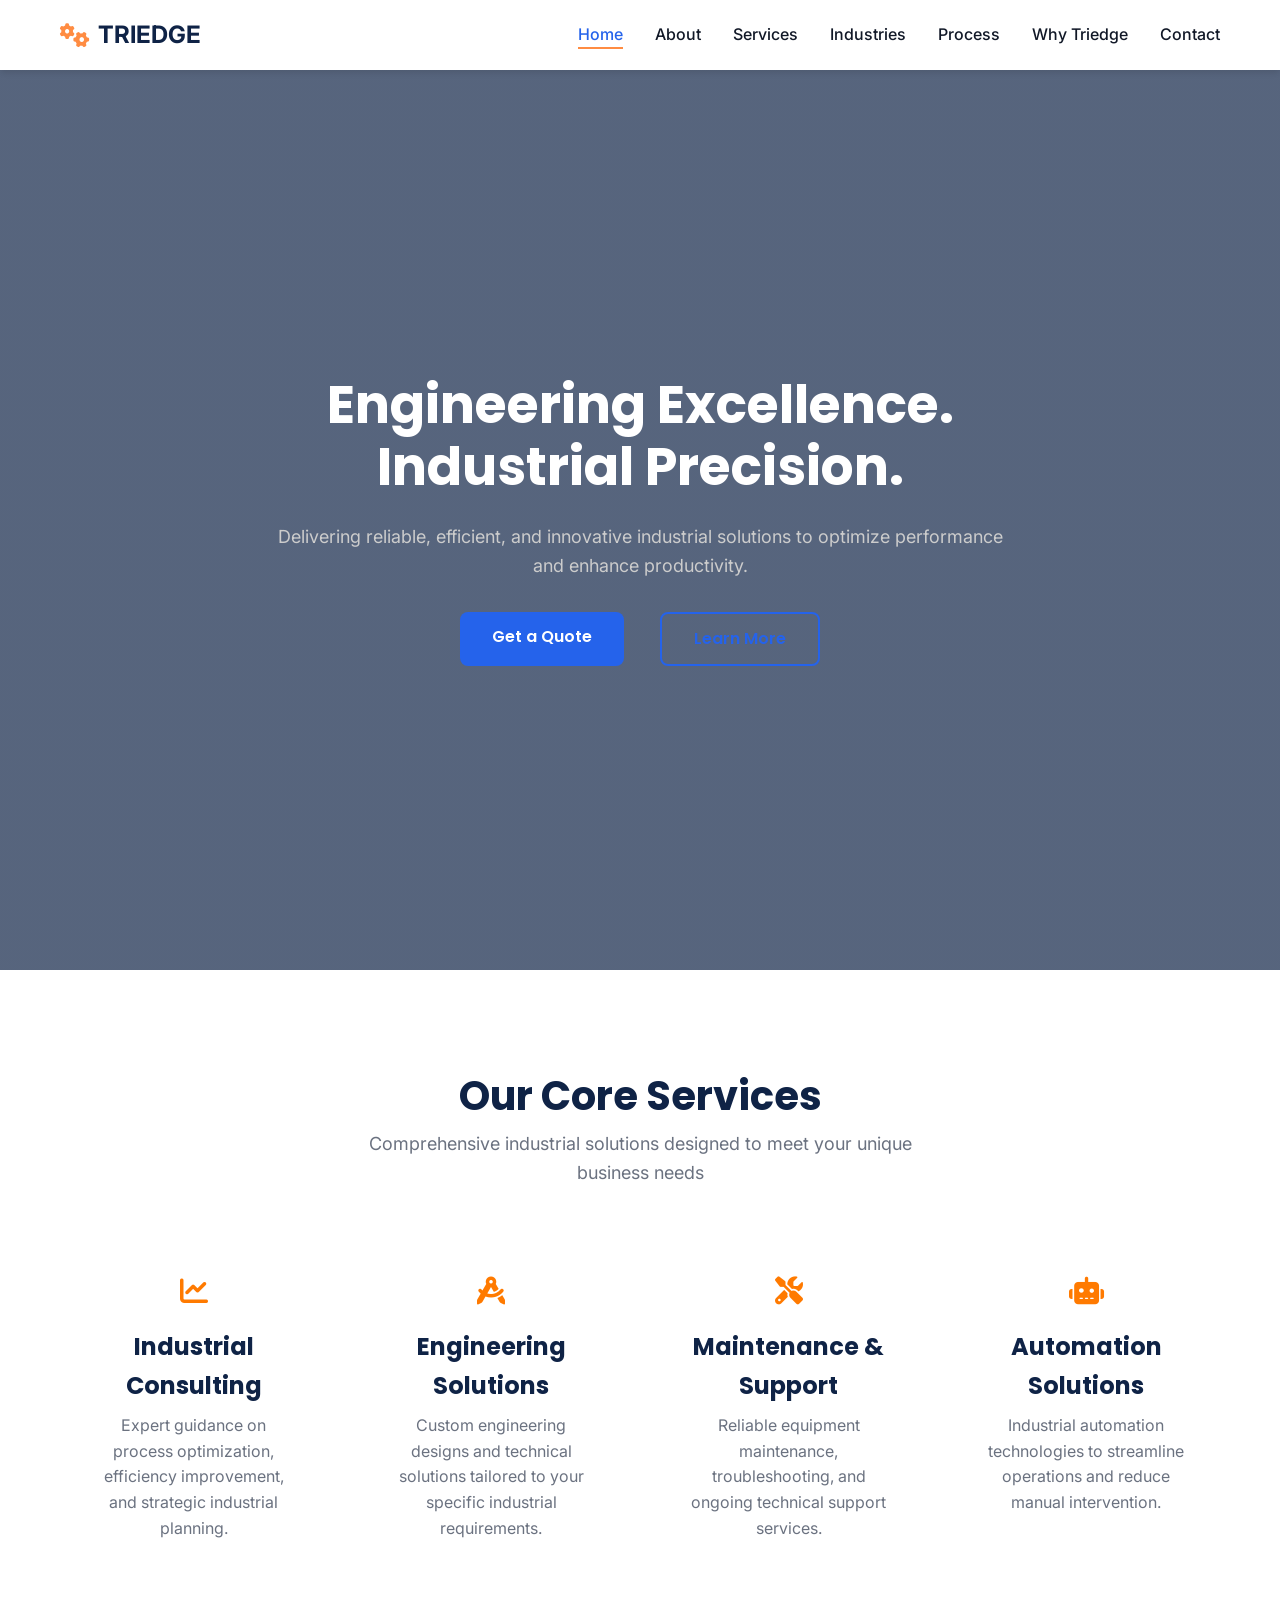
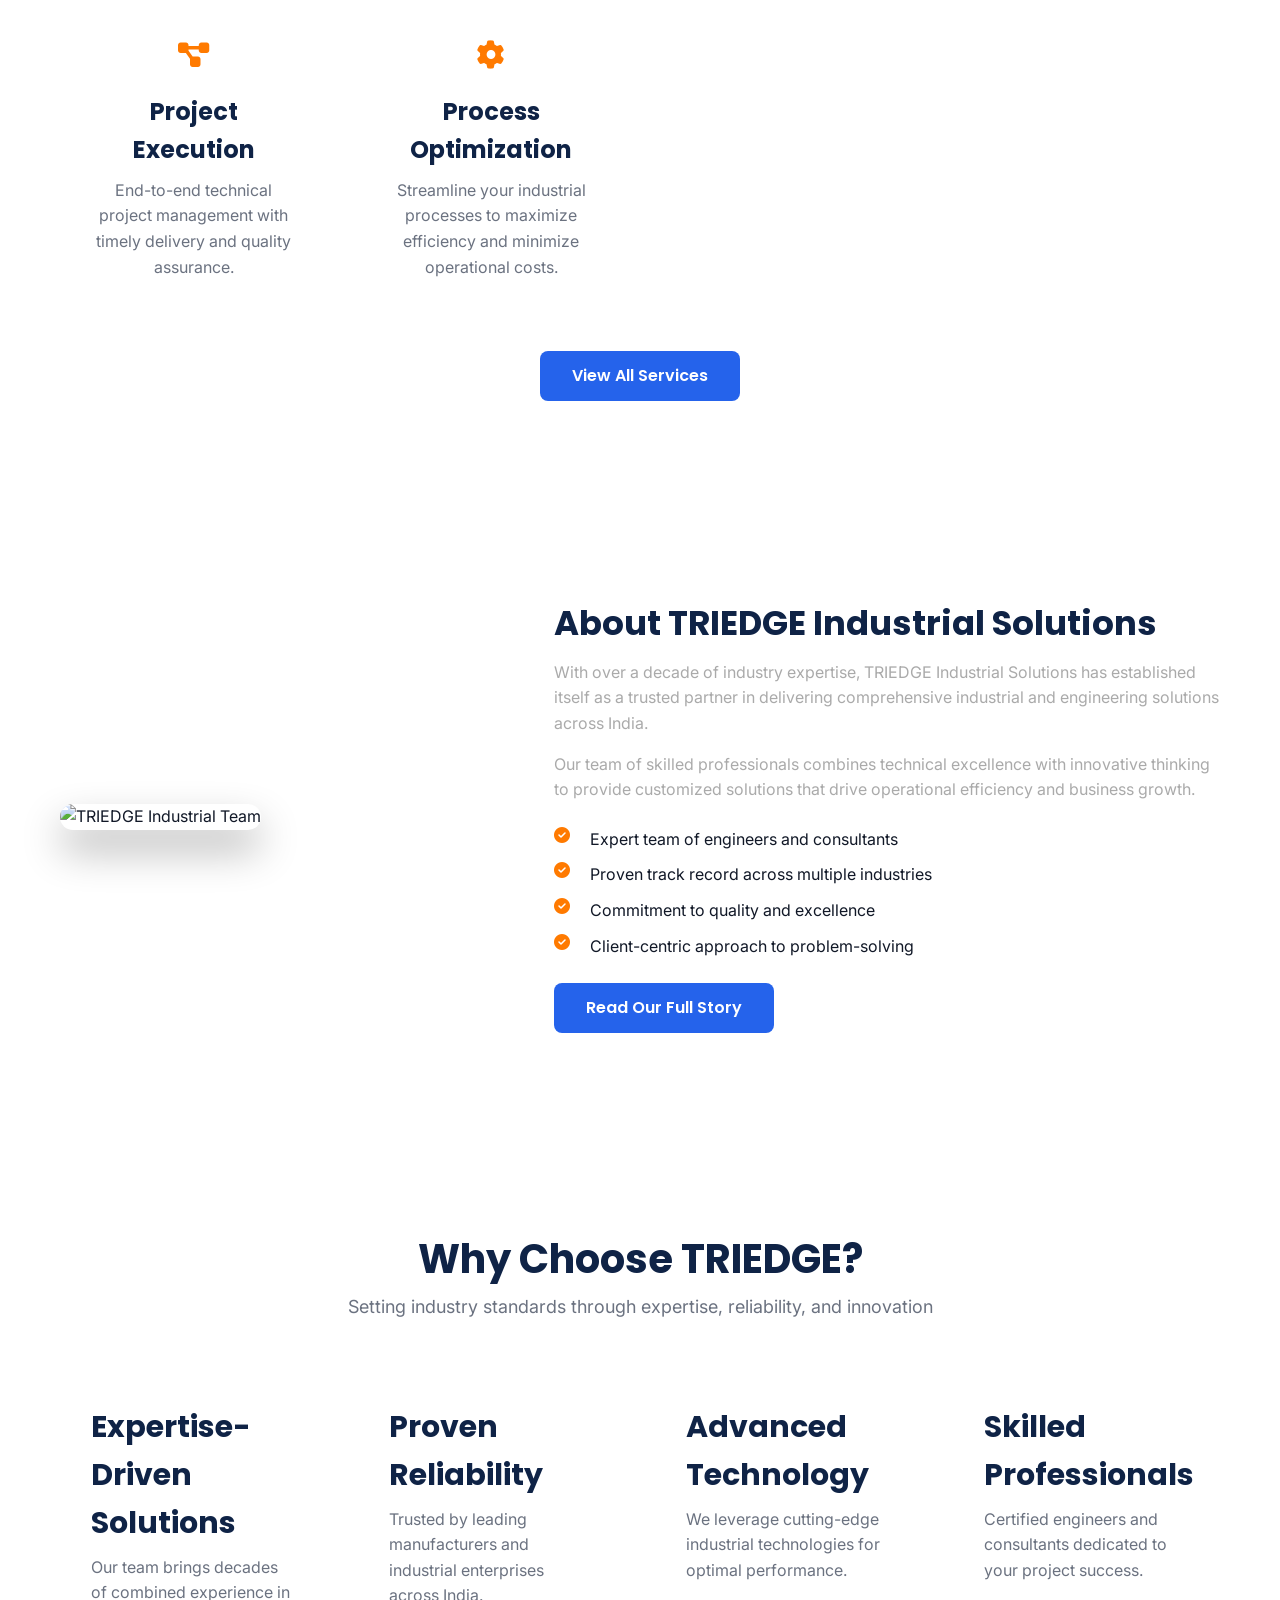
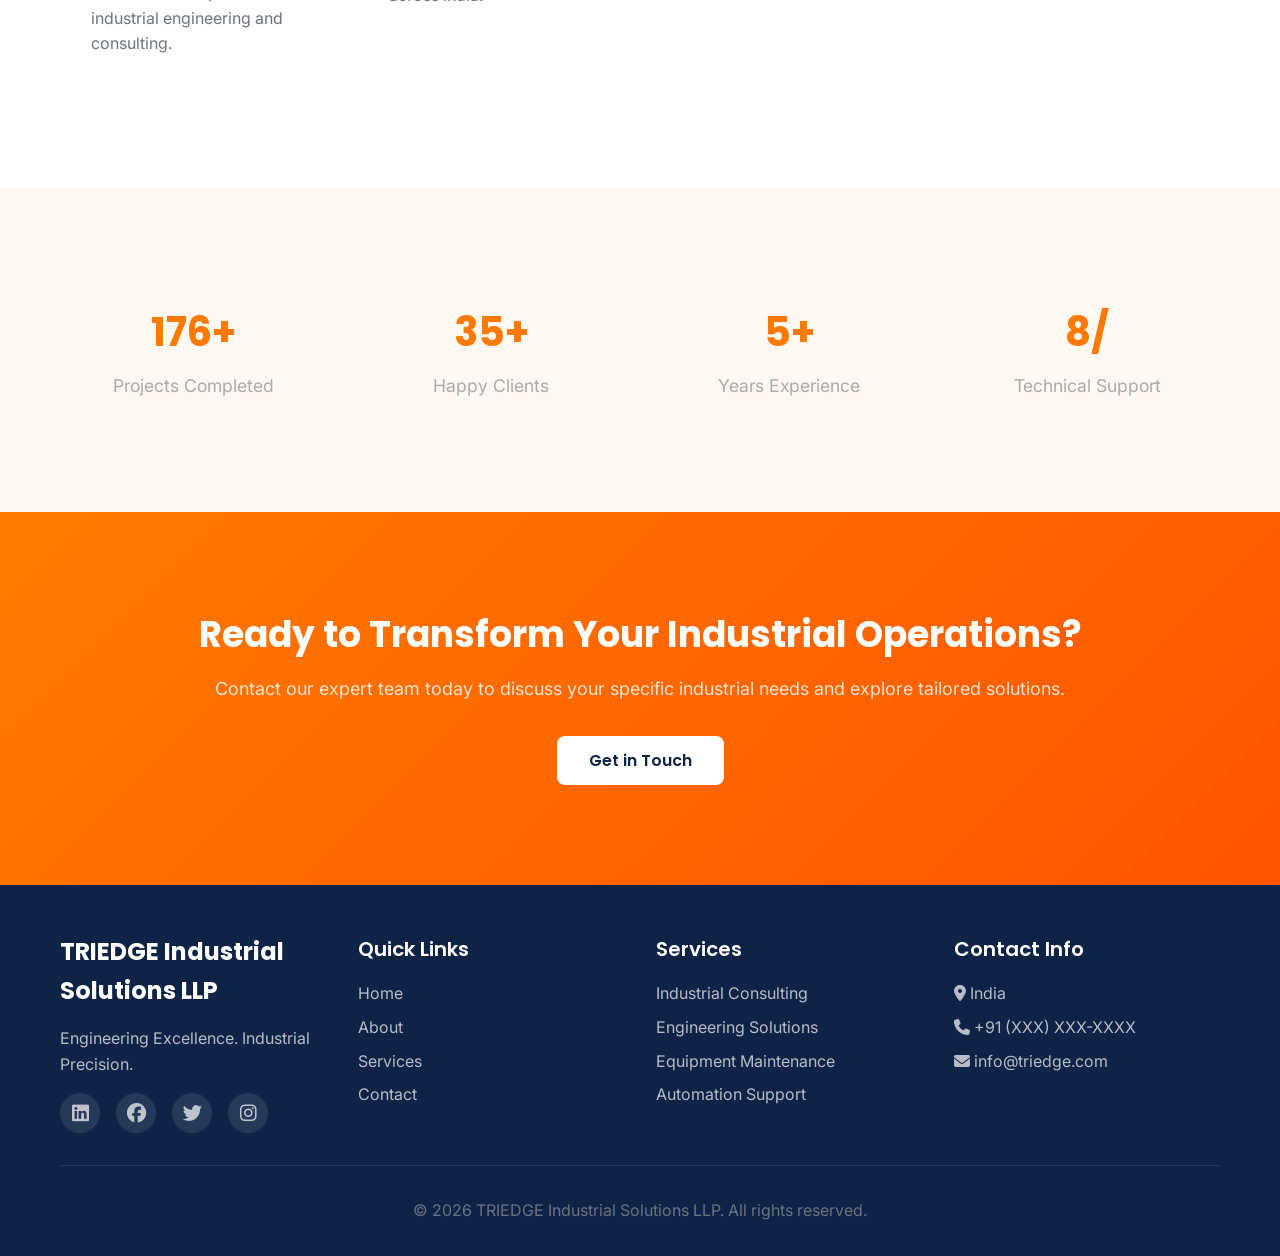
==== index.html @ 6a8c1209 "first commit" ====
<!doctype html>
<html lang="en">
  <head>
    <meta charset="UTF-8" />
    <meta name="viewport" content="width=device-width, initial-scale=1.0" />
    <meta
      name="description"
      content="TRIEDGE Industrial Solutions - Engineering Excellence and Industrial Precision. Expert industrial consulting, engineering solutions, and maintenance support."
    />
    <meta
      name="keywords"
      content="Industrial Solutions, Engineering Services, Manufacturing, Industrial Consulting, Equipment Maintenance"
    />
    <meta name="author" content="TRIEDGE Industrial Solutions LLP" />
    <title>TRIEDGE Industrial Solutions - Engineering Excellence</title>
    <link rel="stylesheet" href="css/style.css" />
    <link
      href="https://cdnjs.cloudflare.com/ajax/libs/font-awesome/6.4.0/css/all.min.css"
      rel="stylesheet"
    />
    <link
      href="https://fonts.googleapis.com/css2?family=Poppins:wght@300;400;600;700&family=Inter:wght@400;500;600&family=Roboto:wght@400;500;700&display=swap"
      rel="stylesheet"
    />
    <style>
      /* ================= HOME PAGE PREMIUM ================= */

      /* ===== HERO ===== */
      .hero {
        height: 100vh;
        display: flex;
        align-items: center;
        justify-content: center;
        text-align: center;
        padding: 0 20px;
      }

      .hero-content {
        max-width: 800px;
      }

      .hero-title {
        font-size: 52px;
        font-weight: 700;
        line-height: 1.2;
      }

      .hero-subtitle {
        margin-top: 20px;
        font-size: 18px;
        color: #ccc;
      }

      .hero-buttons {
        margin-top: 30px;
      }

      .hero-buttons .btn {
        margin: 0 10px;
      }

      /* ===== SERVICES ===== */
      .services-overview {
        padding: 100px 0;
      }

      .services-grid {
        display: grid;
        grid-template-columns: repeat(auto-fit, minmax(260px, 1fr));
        gap: 30px;
        margin-top: 50px;
      }

      .service-card {
        background: rgba(255, 255, 255, 0.05);
        padding: 30px;
        border-radius: 14px;
        text-align: center;
        transition: 0.3s;
        border: 1px solid rgba(255, 255, 255, 0.08);
      }

      .service-card:hover {
        transform: translateY(-10px);
        box-shadow: 0 20px 40px rgba(0, 0, 0, 0.4);
      }

      .service-icon {
        font-size: 28px;
        color: #ff7a00;
        margin-bottom: 15px;
      }

      .services-cta {
        text-align: center;
        margin-top: 40px;
      }

      /* ===== ABOUT PREVIEW ===== */
      .about-preview {
        padding: 100px 0;
        background: rgba(255, 255, 255, 0.03);
      }

      .about-grid {
        display: grid;
        grid-template-columns: 0.8fr 1.2fr;
        gap: 50px;
        align-items: center;
      }

      .about-image img {
        width: 100%;
        border-radius: 14px;
        box-shadow: 0 20px 40px rgba(0, 0, 0, 0.3);
      }

      .about-content h2 {
        font-size: 34px;
        margin-bottom: 15px;
      }

      .about-content p {
        color: #aaa;
        margin-bottom: 15px;
      }

      .about-list li {
        margin-bottom: 10px;
      }

      .about-list i {
        color: #ff7a00;
        margin-right: 8px;
      }

      /* ===== WHY CHOOSE ===== */
      .why-choose {
        padding: 100px 0;
      }

      .reasons-grid {
        display: grid;
        grid-template-columns: repeat(auto-fit, minmax(250px, 1fr));
        gap: 30px;
        margin-top: 50px;
      }

      .reason-card {
        background: rgba(255, 255, 255, 0.04);
        padding: 30px;
        border-radius: 14px;
        border: 1px solid rgba(255, 255, 255, 0.06);
        position: relative;
        transition: 0.3s;
      }

      .reason-card:hover {
        transform: translateY(-8px);
        box-shadow: 0 15px 30px rgba(0, 0, 0, 0.4);
      }

      .reason-number {
        font-size: 40px;
        font-weight: 700;
        color: rgba(255, 255, 255, 0.1);
        position: absolute;
        top: 15px;
        right: 20px;
      }

      /* ===== STATS ===== */
      .statistics {
        padding: 80px 0;
        background: rgba(255, 122, 0, 0.05);
      }

      .stats-grid {
        display: grid;
        grid-template-columns: repeat(auto-fit, minmax(200px, 1fr));
        text-align: center;
      }

      .stat-card h3 {
        font-size: 40px;
        color: #ff7a00;
      }

      .stat-card p {
        margin-top: 5px;
        color: #aaa;
      }

      /* ===== CTA ===== */
      .cta-section {
        padding: 100px 0;
        text-align: center;
        background: linear-gradient(135deg, #ff7a00, #ff5500);
        color: white;
      }

      .cta-section h2 {
        font-size: 36px;
      }

      .cta-section p {
        margin-top: 10px;
        opacity: 0.9;
      }

      /* ===== RESPONSIVE ===== */
      @media (max-width: 900px) {
        .hero-title {
          font-size: 32px;
        }

        .about-grid {
          grid-template-columns: 1fr;
        }
      }
    </style>
  </head>
  <body>
    <!-- Navigation Bar -->
    <nav class="navbar">
      <div class="nav-container">
        <div class="nav-logo">
          <i class="fas fa-cogs"></i>
          <span>TRIEDGE</span>
        </div>
        <div class="hamburger" id="hamburger">
          <span></span>
          <span></span>
          <span></span>
        </div>
        <ul class="nav-menu" id="navMenu">
          <li><a href="index.html" class="nav-link active">Home</a></li>
          <li><a href="about.html" class="nav-link">About</a></li>
          <li><a href="services.html" class="nav-link">Services</a></li>
          <li><a href="industries.html" class="nav-link">Industries</a></li>
          <li><a href="process.html" class="nav-link">Process</a></li>
          <li><a href="why-triedge.html" class="nav-link">Why Triedge</a></li>
          <li><a href="contact.html" class="nav-link">Contact</a></li>
        </ul>
      </div>
    </nav>

    <!-- Hero Section -->
    <section
      class="hero"
      style="
        background:
          linear-gradient(rgba(15, 35, 70, 0.7), rgba(15, 35, 70, 0.7)),
          url(&quot;https://images.unsplash.com/photo-1581092918056-0c4c3acd3789?w=1200&q=80&quot;);
        background-size: cover;
        background-position: center;
      "
    >
      <div class="hero-content">
        <h1 class="hero-title">
          Engineering Excellence. Industrial Precision.
        </h1>
        <p class="hero-subtitle">
          Delivering reliable, efficient, and innovative industrial solutions to
          optimize performance and enhance productivity.
        </p>
        <div class="hero-buttons">
          <a href="contact.html" class="btn btn-primary">Get a Quote</a>
          <a href="about.html" class="btn btn-secondary">Learn More</a>
        </div>
      </div>
    </section>

    <!-- Services Overview Section -->
    <section class="services-overview">
      <div class="container">
        <div class="section-header">
          <h2>Our Core Services</h2>
          <p>
            Comprehensive industrial solutions designed to meet your unique
            business needs
          </p>
        </div>
        <div class="services-grid">
          <div class="service-card">
            <div class="service-icon">
              <i class="fas fa-chart-line"></i>
            </div>
            <h3>Industrial Consulting</h3>
            <p>
              Expert guidance on process optimization, efficiency improvement,
              and strategic industrial planning.
            </p>
          </div>
          <div class="service-card">
            <div class="service-icon">
              <i class="fas fa-drafting-compass"></i>
            </div>
            <h3>Engineering Solutions</h3>
            <p>
              Custom engineering designs and technical solutions tailored to
              your specific industrial requirements.
            </p>
          </div>
          <div class="service-card">
            <div class="service-icon">
              <i class="fas fa-tools"></i>
            </div>
            <h3>Maintenance & Support</h3>
            <p>
              Reliable equipment maintenance, troubleshooting, and ongoing
              technical support services.
            </p>
          </div>
          <div class="service-card">
            <div class="service-icon">
              <i class="fas fa-robot"></i>
            </div>
            <h3>Automation Solutions</h3>
            <p>
              Industrial automation technologies to streamline operations and
              reduce manual intervention.
            </p>
          </div>
          <div class="service-card">
            <div class="service-icon">
              <i class="fas fa-project-diagram"></i>
            </div>
            <h3>Project Execution</h3>
            <p>
              End-to-end technical project management with timely delivery and
              quality assurance.
            </p>
          </div>
          <div class="service-card">
            <div class="service-icon">
              <i class="fas fa-cog"></i>
            </div>
            <h3>Process Optimization</h3>
            <p>
              Streamline your industrial processes to maximize efficiency and
              minimize operational costs.
            </p>
          </div>
        </div>
        <div class="services-cta">
          <a href="services.html" class="btn btn-primary">View All Services</a>
        </div>
      </div>
    </section>

    <!-- About Preview Section -->
    <section class="about-preview">
      <div class="container">
        <div class="about-grid">
          <div class="about-image">
            <img
              src="https://images.unsplash.com/photo-1552664730-d307ca884978?w=500&q=80"
              alt="TRIEDGE Industrial Team"
            />
          </div>
          <div class="about-content">
            <h2>About TRIEDGE Industrial Solutions</h2>
            <p>
              With over a decade of industry expertise, TRIEDGE Industrial
              Solutions has established itself as a trusted partner in
              delivering comprehensive industrial and engineering solutions
              across India.
            </p>
            <p>
              Our team of skilled professionals combines technical excellence
              with innovative thinking to provide customized solutions that
              drive operational efficiency and business growth.
            </p>
            <ul class="about-list">
              <li>
                <i class="fas fa-check-circle"></i> Expert team of engineers and
                consultants
              </li>
              <li>
                <i class="fas fa-check-circle"></i> Proven track record across
                multiple industries
              </li>
              <li>
                <i class="fas fa-check-circle"></i> Commitment to quality and
                excellence
              </li>
              <li>
                <i class="fas fa-check-circle"></i> Client-centric approach to
                problem-solving
              </li>
            </ul>
            <a href="about.html" class="btn btn-primary">Read Our Full Story</a>
          </div>
        </div>
      </div>
    </section>

    <!-- Why Choose Us Section -->
    <section class="why-choose">
      <div class="container">
        <div class="section-header">
          <h2>Why Choose TRIEDGE?</h2>
          <p>
            Setting industry standards through expertise, reliability, and
            innovation
          </p>
        </div>
        <div class="reasons-grid">
          <div class="reason-card">
            <div class="reason-number">01</div>
            <h3>Expertise-Driven Solutions</h3>
            <p>
              Our team brings decades of combined experience in industrial
              engineering and consulting.
            </p>
          </div>
          <div class="reason-card">
            <div class="reason-number">02</div>
            <h3>Proven Reliability</h3>
            <p>
              Trusted by leading manufacturers and industrial enterprises across
              India.
            </p>
          </div>
          <div class="reason-card">
            <div class="reason-number">03</div>
            <h3>Advanced Technology</h3>
            <p>
              We leverage cutting-edge industrial technologies for optimal
              performance.
            </p>
          </div>
          <div class="reason-card">
            <div class="reason-number">04</div>
            <h3>Skilled Professionals</h3>
            <p>
              Certified engineers and consultants dedicated to your project
              success.
            </p>
          </div>
        </div>
      </div>
    </section>

    <!-- Statistics Section -->
    <section class="statistics">
      <div class="container">
        <div class="stats-grid">
          <div class="stat-card">
            <h3>500+</h3>
            <p>Projects Completed</p>
          </div>
          <div class="stat-card">
            <h3>100+</h3>
            <p>Happy Clients</p>
          </div>
          <div class="stat-card">
            <h3>15+</h3>
            <p>Years Experience</p>
          </div>
          <div class="stat-card">
            <h3>24/7</h3>
            <p>Technical Support</p>
          </div>
        </div>
      </div>
    </section>

    <!-- CTA Section -->
    <section class="cta-section">
      <div class="container">
        <h2>Ready to Transform Your Industrial Operations?</h2>
        <p>
          Contact our expert team today to discuss your specific industrial
          needs and explore tailored solutions.
        </p>
        <a href="contact.html" class="btn btn-light">Get in Touch</a>
      </div>
    </section>

    <!-- Footer -->
    <footer class="footer">
      <div class="container">
        <div class="footer-content">
          <div class="footer-section">
            <h4>TRIEDGE Industrial Solutions LLP</h4>
            <p>Engineering Excellence. Industrial Precision.</p>
            <div class="social-icons">
              <a href="#" title="LinkedIn"><i class="fab fa-linkedin"></i></a>
              <a href="#" title="Facebook"><i class="fab fa-facebook"></i></a>
              <a href="#" title="Twitter"><i class="fab fa-twitter"></i></a>
              <a href="#" title="Instagram"><i class="fab fa-instagram"></i></a>
            </div>
          </div>
          <div class="footer-section">
            <h5>Quick Links</h5>
            <ul>
              <li><a href="index.html">Home</a></li>
              <li><a href="about.html">About</a></li>
              <li><a href="services.html">Services</a></li>
              <li><a href="contact.html">Contact</a></li>
            </ul>
          </div>
          <div class="footer-section">
            <h5>Services</h5>
            <ul>
              <li><a href="services.html">Industrial Consulting</a></li>
              <li><a href="services.html">Engineering Solutions</a></li>
              <li><a href="services.html">Equipment Maintenance</a></li>
              <li><a href="services.html">Automation Support</a></li>
            </ul>
          </div>
          <div class="footer-section">
            <h5>Contact Info</h5>
            <p><i class="fas fa-map-marker-alt"></i> India</p>
            <p><i class="fas fa-phone"></i> +91 (XXX) XXX-XXXX</p>
            <p><i class="fas fa-envelope"></i> info@triedge.com</p>
          </div>
        </div>
        <div class="footer-bottom">
          <p>
            &copy; 2026 TRIEDGE Industrial Solutions LLP. All rights reserved.
          </p>
        </div>
      </div>
    </footer>

    <script src="js/script.js"></script>
  </body>
</html>
---- css/style.css ----
/* ============================================
   TRIEDGE Industrial Solutions - Main Stylesheet
   ============================================ */

/* Root Variables */
:root {
  --primary-color: #0f2346;
  --secondary-color: #2563eb;
  --accent-color: #ff8c42;
  --dark-gray: #1f2937;
  --light-gray: #f3f4f6;
  --white: #ffffff;
  --text-primary: #111827;
  --text-secondary: #6b7280;
  --border-color: #e5e7eb;

  --font-primary: "Poppins", sans-serif;
  --font-secondary: "Inter", sans-serif;
  --font-tertiary: "Roboto", sans-serif;

  --shadow-sm: 0 1px 2px 0 rgba(0, 0, 0, 0.05);
  --shadow-md: 0 4px 6px -1px rgba(0, 0, 0, 0.1);
  --shadow-lg: 0 10px 15px -3px rgba(0, 0, 0, 0.1);
  --shadow-xl: 0 20px 25px -5px rgba(0, 0, 0, 0.1);
}

/* ============================================
   Global Styles
   ============================================ */

* {
  margin: 0;
  padding: 0;
  box-sizing: border-box;
}

html {
  scroll-behavior: smooth;
}

body {
  font-family: var(--font-secondary);
  line-height: 1.6;
  color: var(--text-primary);
  background-color: var(--white);
}

/* ============================================
   Typography
   ============================================ */

h1,
h2,
h3,
h4,
h5,
h6 {
  font-family: var(--font-primary);
  font-weight: 700;
  color: var(--primary-color);
  margin-bottom: 1rem;
}

h1 {
  font-size: 3.5rem;
  line-height: 1.2;
}

h2 {
  font-size: 2.5rem;
  line-height: 1.3;
}

h3 {
  font-size: 1.875rem;
}

h4 {
  font-size: 1.5rem;
}

h5 {
  font-size: 1.25rem;
  font-weight: 600;
}

p {
  margin-bottom: 1rem;
  color: var(--text-secondary);
  font-size: 1rem;
}

a {
  color: var(--secondary-color);
  text-decoration: none;
  transition: all 0.3s ease;
}

a:hover {
  color: var(--accent-color);
}

/* ============================================
   Container & Utilities
   ============================================ */

.container {
  max-width: 1200px;
  margin: 0 auto;
  padding: 0 20px;
}

.section-header {
  text-align: center;
  margin-bottom: 3rem;
}

.section-header h2 {
  margin-bottom: 0.5rem;
}

.section-header p {
  font-size: 1.125rem;
  color: var(--text-secondary);
  max-width: 600px;
  margin: 0 auto;
}

/* ============================================
   Buttons
   ============================================ */

.btn {
  display: inline-block;
  padding: 12px 32px;
  border-radius: 8px;
  font-family: var(--font-primary);
  font-weight: 600;
  font-size: 1rem;
  cursor: pointer;
  transition: all 0.3s ease;
  border: none;
  text-align: center;
  text-decoration: none;
}

.btn-primary {
  background-color: var(--secondary-color);
  color: var(--white);
}

.btn-primary:hover {
  background-color: var(--accent-color);
  transform: translateY(-2px);
  box-shadow: var(--shadow-lg);
}

.btn-secondary {
  background-color: transparent;
  color: var(--secondary-color);
  border: 2px solid var(--secondary-color);
}

.btn-secondary:hover {
  background-color: var(--secondary-color);
  color: var(--white);
}

.btn-light {
  background-color: var(--white);
  color: var(--primary-color);
}

.btn-light:hover {
  background-color: var(--light-gray);
}

.btn-sm {
  padding: 8px 20px;
  font-size: 0.875rem;
}

.btn-large {
  padding: 14px 40px;
  font-size: 1.125rem;
}

/* ============================================
   Navigation Bar
   ============================================ */

.navbar {
  background-color: var(--white);
  box-shadow: var(--shadow-md);
  position: sticky;
  top: 0;
  z-index: 1000;
  transition: all 0.3s ease;
}

.nav-container {
  max-width: 1200px;
  margin: 0 auto;
  padding: 0 20px;
  display: flex;
  justify-content: space-between;
  align-items: center;
  height: 70px;
}

.nav-logo {
  display: flex;
  align-items: center;
  font-size: 1.5rem;
  font-weight: 700;
  color: var(--primary-color);
  cursor: pointer;
}

.nav-logo i {
  margin-right: 0.5rem;
  color: var(--accent-color);
}

.nav-menu {
  display: flex;
  list-style: none;
  gap: 2rem;
}

.nav-link {
  color: var(--text-primary);
  font-weight: 500;
  transition: all 0.3s ease;
  position: relative;
}

.nav-link:after {
  content: "";
  position: absolute;
  bottom: -5px;
  left: 0;
  width: 0;
  height: 2px;
  background-color: var(--accent-color);
  transition: width 0.3s ease;
}

.nav-link:hover:after,
.nav-link.active:after {
  width: 100%;
}

.nav-link.active {
  color: var(--secondary-color);
}

.hamburger {
  display: none;
  flex-direction: column;
  cursor: pointer;
}

.hamburger span {
  width: 25px;
  height: 3px;
  background-color: var(--primary-color);
  margin: 5px 0;
  transition: all 0.3s ease;
  border-radius: 2px;
}

.hamburger.active span:nth-child(1) {
  transform: rotate(45deg) translate(10px, 10px);
}

.hamburger.active span:nth-child(2) {
  opacity: 0;
}

.hamburger.active span:nth-child(3) {
  transform: rotate(-45deg) translate(8px, -8px);
}

/* ============================================
   Hero Section
   ============================================ */

.hero {
  min-height: 600px;
  display: flex;
  align-items: center;
  justify-content: center;
  text-align: center;
  color: var(--white);
  background-attachment: fixed;
  background-repeat: no-repeat;
  background-position: center;
  background-size: cover;
}

.hero-content {
  max-width: 800px;
  padding: 40px 20px;
}

.hero-title {
  color: var(--white);
  margin-bottom: 1.5rem;
  font-size: 3.5rem;
}

.hero-subtitle {
  color: rgba(255, 255, 255, 0.9);
  font-size: 1.25rem;
  margin-bottom: 2rem;
}

.hero-buttons {
  display: flex;
  gap: 1rem;
  justify-content: center;
  flex-wrap: wrap;
}

/* ============================================
   Page Header
   ============================================ */

.page-header {
  min-height: 300px;
  display: flex;
  align-items: center;
  justify-content: center;
  text-align: center;
  color: var(--white);
  background-attachment: fixed;
  background-repeat: no-repeat;
  background-position: center;
  background-size: cover;
  margin-bottom: 3rem;
}

.page-header h1 {
  color: var(--white);
  margin-bottom: 1rem;
  font-size: 3rem;
}

.page-header p {
  color: rgba(255, 255, 255, 0.9);
  font-size: 1.25rem;
}

/* ============================================
   Services Overview
   ============================================ */

.services-overview {
  padding: 4rem 0;
  background-color: var(--white);
}

.services-grid {
  display: grid;
  grid-template-columns: repeat(auto-fit, minmax(300px, 1fr));
  gap: 2rem;
  margin-bottom: 2rem;
}

.service-card {
  background-color: var(--light-gray);
  padding: 2rem;
  border-radius: 12px;
  text-align: center;
  transition: all 0.3s ease;
  border: 2px solid transparent;
}

.service-card:hover {
  transform: translateY(-10px);
  border-color: var(--accent-color);
  box-shadow: var(--shadow-xl);
  background-color: var(--white);
}

.service-icon {
  font-size: 2.5rem;
  color: var(--secondary-color);
  margin-bottom: 1rem;
  transition: all 0.3s ease;
}

.service-card:hover .service-icon {
  color: var(--accent-color);
  transform: scale(1.2);
}

.service-card h3 {
  margin-bottom: 0.5rem;
  font-size: 1.5rem;
}

.service-card p {
  color: var(--text-secondary);
  margin-bottom: 0;
}

.services-cta {
  text-align: center;
}

/* ============================================
   About Section
   ============================================ */

.about-preview {
  padding: 4rem 0;
  background-color: var(--light-gray);
}

.about-grid {
  display: grid;
  grid-template-columns: 1fr 1fr;
  gap: 3rem;
  align-items: center;
}

.about-image img {
  width: 100%;
  height: auto;
  border-radius: 12px;
  box-shadow: var(--shadow-lg);
}

.about-content h2 {
  margin-bottom: 1.5rem;
}

.about-list {
  list-style: none;
  margin: 1.5rem 0;
}

.about-list li {
  display: flex;
  gap: 0.75rem;
  margin-bottom: 0.75rem;
  color: var(--text-primary);
}

.about-list i {
  color: var(--accent-color);
  flex-shrink: 0;
}

/* ============================================
   Why Choose Section
   ============================================ */

.why-choose {
  padding: 4rem 0;
  background-color: var(--white);
}

.reasons-grid {
  display: grid;
  grid-template-columns: repeat(auto-fit, minmax(250px, 1fr));
  gap: 2rem;
}

.reason-card {
  background-color: var(--light-gray);
  padding: 2rem;
  border-radius: 12px;
  transition: all 0.3s ease;
  border-left: 4px solid var(--secondary-color);
}

.reason-card:hover {
  transform: translateY(-5px);
  box-shadow: var(--shadow-lg);
  border-left-color: var(--accent-color);
}

.reason-number {
  font-size: 2.5rem;
  font-weight: 700;
  color: var(--accent-color);
  margin-bottom: 0.5rem;
  display: block;
}

.reason-card h3 {
  margin-bottom: 0.5rem;
}

.reason-card p {
  color: var(--text-secondary);
  margin-bottom: 0;
}

/* ============================================
   Statistics Section
   ============================================ */

.statistics {
  padding: 4rem 0;
  background: linear-gradient(135deg, var(--primary-color) 0%, #1a3a52 100%);
}

.stats-grid {
  display: grid;
  grid-template-columns: repeat(auto-fit, minmax(200px, 1fr));
  gap: 2rem;
}

.stat-card {
  text-align: center;
  color: var(--white);
  padding: 2rem;
}

.stat-card h3 {
  font-size: 3rem;
  color: var(--accent-color);
  margin-bottom: 0.5rem;
}

.stat-card p {
  font-size: 1.1rem;
  color: rgba(255, 255, 255, 0.9);
  margin-bottom: 0;
}

/* ============================================
   CTA Section
   ============================================ */

.cta-section {
  padding: 4rem 0;
  background: linear-gradient(135deg, var(--secondary-color) 0%, #1e40af 100%);
  text-align: center;
  color: var(--white);
}

.cta-section h2 {
  color: var(--white);
  margin-bottom: 1rem;
  font-size: 2.5rem;
}

.cta-section p {
  color: rgba(255, 255, 255, 0.9);
  font-size: 1.125rem;
  margin-bottom: 2rem;
}

/* ============================================
   Footer
   ============================================ */

.footer {
  background-color: var(--primary-color);
  color: var(--white);
  padding: 3rem 0 1rem;
}

.footer-content {
  display: grid;
  grid-template-columns: repeat(auto-fit, minmax(250px, 1fr));
  gap: 2rem;
  margin-bottom: 2rem;
}

.footer-section h4,
.footer-section h5 {
  color: var(--white);
  margin-bottom: 1rem;
}

.footer-section p {
  color: rgba(255, 255, 255, 0.7);
  margin-bottom: 0.5rem;
}

.footer-section ul {
  list-style: none;
}

.footer-section ul li {
  margin-bottom: 0.5rem;
}

.footer-section a {
  color: rgba(255, 255, 255, 0.7);
  transition: all 0.3s ease;
}

.footer-section a:hover {
  color: var(--accent-color);
}

.social-icons {
  display: flex;
  gap: 1rem;
  margin-top: 1rem;
}

.social-icons a {
  display: inline-flex;
  align-items: center;
  justify-content: center;
  width: 40px;
  height: 40px;
  background-color: rgba(255, 255, 255, 0.1);
  border-radius: 50%;
  transition: all 0.3s ease;
  font-size: 1.2rem;
}

.social-icons a:hover {
  background-color: var(--accent-color);
  color: var(--white);
}

.footer-bottom {
  border-top: 1px solid rgba(255, 255, 255, 0.1);
  padding-top: 2rem;
  text-align: center;
  color: rgba(255, 255, 255, 0.7);
}

/* ============================================
   Services Detailed
   ============================================ */

.services-detailed {
  padding: 4rem 0;
}

.service-detail-card {
  display: grid;
  grid-template-columns: 1fr 1fr;
  gap: 3rem;
  align-items: center;
  margin-bottom: 4rem;
  background-color: var(--light-gray);
  padding: 2rem;
  border-radius: 12px;
}

.service-detail-card:nth-child(even) {
  grid-template-columns: 1fr 1fr;
  direction: rtl;
}

.service-detail-card:nth-child(even) > * {
  direction: ltr;
}

.service-detail-card h3 {
  margin-bottom: 1rem;
  font-size: 2rem;
}

.service-detail-card h5 {
  margin-top: 1.5rem;
  margin-bottom: 0.75rem;
}

.service-detail-card ul {
  list-style: none;
  padding-left: 0;
}

.service-detail-card li {
  margin-bottom: 0.5rem;
  padding-left: 1.5rem;
  position: relative;
  color: var(--text-secondary);
}

.service-detail-card li:before {
  content: "→";
  position: absolute;
  left: 0;
  color: var(--accent-color);
  font-weight: bold;
}

.service-detail-image img {
  width: 100%;
  height: auto;
  border-radius: 12px;
  box-shadow: var(--shadow-lg);
}

/* ============================================
   Service Comparison Table
   ============================================ */

.service-comparison {
  padding: 4rem 0;
  background-color: var(--light-gray);
}

.comparison-table-wrapper {
  overflow-x: auto;
  border-radius: 12px;
  box-shadow: var(--shadow-md);
}

.comparison-table {
  width: 100%;
  border-collapse: collapse;
  background-color: var(--white);
}

.comparison-table thead {
  background-color: var(--primary-color);
  color: var(--white);
}

.comparison-table th {
  padding: 1.5rem;
  text-align: left;
  font-weight: 600;
}

.comparison-table td {
  padding: 1.5rem;
  border-bottom: 1px solid var(--border-color);
}

.comparison-table tbody tr:hover {
  background-color: var(--light-gray);
}

/* ============================================
   Why Services Section
   ============================================ */

.why-services {
  padding: 4rem 0;
}

.why-grid {
  display: grid;
  grid-template-columns: repeat(auto-fit, minmax(300px, 1fr));
  gap: 2rem;
}

.why-card {
  background-color: var(--white);
  padding: 2rem;
  border-radius: 12px;
  text-align: center;
  border: 2px solid var(--border-color);
  transition: all 0.3s ease;
}

.why-card:hover {
  border-color: var(--accent-color);
  box-shadow: var(--shadow-lg);
  transform: translateY(-5px);
}

.why-icon {
  font-size: 2rem;
  color: var(--secondary-color);
  margin-bottom: 1rem;
}

/* ============================================
   Industries Grid
   ============================================ */

.industries-grid {
  display: grid;
  grid-template-columns: repeat(auto-fit, minmax(300px, 1fr));
  gap: 2rem;
  margin-bottom: 4rem;
}

.industry-card {
  position: relative;
  border-radius: 12px;
  overflow: hidden;
  cursor: pointer;
}

.industry-image {
  position: relative;
  overflow: hidden;
  height: 250px;
}

.industry-image img {
  width: 100%;
  height: 100%;
  object-fit: cover;
  transition: transform 0.3s ease;
}

.industry-card:hover .industry-image img {
  transform: scale(1.1);
}

.industry-overlay {
  position: absolute;
  top: 0;
  left: 0;
  right: 0;
  bottom: 0;
  background-color: rgba(15, 35, 70, 0.7);
  display: flex;
  align-items: center;
  justify-content: center;
  opacity: 0;
  transition: opacity 0.3s ease;
}

.industry-card:hover .industry-overlay {
  opacity: 1;
}

.view-details {
  color: var(--white);
  background-color: var(--accent-color);
  padding: 10px 20px;
  border-radius: 6px;
  font-weight: 600;
  transition: all 0.3s ease;
}

.view-details:hover {
  background-color: var(--secondary-color);
}

.industry-card h3 {
  padding: 1.5rem 0 0.5rem;
  margin-bottom: 0.5rem;
}

.industry-card p {
  padding: 0 0 1.5rem;
  margin-bottom: 0;
  color: var(--text-secondary);
}

/* ============================================
   Industry Details
   ============================================ */

.industry-details {
  padding: 4rem 0;
}

.industry-detail-section {
  margin-bottom: 4rem;
  padding: 2rem;
  background-color: var(--light-gray);
  border-radius: 12px;
}

.detail-grid {
  display: grid;
  grid-template-columns: 1fr 1fr;
  gap: 3rem;
  align-items: center;
}

.detail-grid:nth-child(even) {
  grid-template-columns: 1fr 1fr;
  direction: rtl;
}

.detail-grid:nth-child(even) > * {
  direction: ltr;
}

.detail-image img {
  width: 100%;
  border-radius: 12px;
  box-shadow: var(--shadow-lg);
}

/* ============================================
   Process Section
   ============================================ */

.process-timeline {
  position: relative;
}

.process-phase {
  display: grid;
  gap: 2rem;
  margin-bottom: 3rem;
  padding: 2rem;
  background-color: var(--light-gray);
  border-radius: 12px;
  position: relative;
}

.phase-number {
  font-size: 2.5rem;
  font-weight: 700;
  color: var(--accent-color);
  display: flex;
  align-items: center;
}

.phase-content h3 {
  margin-bottom: 0.5rem;
}

.phase-duration {
  color: var(--accent-color);
  font-weight: 600;
  font-size: 0.9rem;
}

.phase-details h5 {
  margin-top: 1rem;
}

.phase-details ul {
  list-style: none;
  padding-left: 0;
}

.phase-details li {
  padding-left: 1.5rem;
  margin-bottom: 0.5rem;
  position: relative;
  color: var(--text-secondary);
}

.phase-details li:before {
  content: "✓";
  position: absolute;
  left: 0;
  color: var(--secondary-color);
  font-weight: bold;
}

/* ============================================
   Contact Form
   ============================================ */

.contact-info-section {
  padding: 4rem 0;
  background-color: var(--light-gray);
}

.contact-info-grid {
  display: grid;
  grid-template-columns: repeat(auto-fit, minmax(250px, 1fr));
  gap: 2rem;
}

.contact-info-card {
  background-color: var(--white);
  padding: 2rem;
  border-radius: 12px;
  text-align: center;
  box-shadow: var(--shadow-md);
  transition: all 0.3s ease;
}

.contact-info-card:hover {
  transform: translateY(-10px);
  box-shadow: var(--shadow-lg);
}

.info-icon {
  font-size: 2.5rem;
  color: var(--secondary-color);
  margin-bottom: 1rem;
}

.contact-form-section {
  padding: 4rem 0;
}

.contact-form-grid {
  display: grid;
  grid-template-columns: 2fr 1fr;
  gap: 3rem;
}

.form-column {
  background-color: var(--light-gray);
  padding: 2.5rem;
  border-radius: 12px;
}

.form-header h2 {
  margin-bottom: 0.5rem;
}

.contact-form {
  display: flex;
  flex-direction: column;
  gap: 1.5rem;
}

.form-group {
  display: flex;
  flex-direction: column;
}

.form-group label {
  font-weight: 600;
  margin-bottom: 0.5rem;
  color: var(--text-primary);
}

.form-group input,
.form-group textarea,
.form-group select {
  padding: 12px;
  border: 1px solid var(--border-color);
  border-radius: 8px;
  font-family: var(--font-secondary);
  font-size: 1rem;
  transition: all 0.3s ease;
}

.form-group input:focus,
.form-group textarea:focus,
.form-group select:focus {
  outline: none;
  border-color: var(--secondary-color);
  box-shadow: 0 0 0 3px rgba(37, 99, 235, 0.1);
}

.form-group textarea {
  resize: vertical;
}

.checkbox-group {
  flex-direction: row;
  align-items: center;
  gap: 0.75rem;
}

.checkbox-group input {
  width: 20px;
  height: 20px;
  cursor: pointer;
}

.checkbox-group label {
  margin-bottom: 0;
  cursor: pointer;
}

.error-message {
  color: #dc2626;
  font-size: 0.875rem;
  display: none;
  margin-top: 0.25rem;
}

.form-note {
  font-size: 0.875rem;
  color: var(--text-secondary);
  margin-top: 0;
}

.success-message {
  background-color: #d1fae5;
  border: 1px solid #6ee7b7;
  border-radius: 8px;
  padding: 2rem;
  text-align: center;
  color: #065f46;
}

.success-message i {
  font-size: 3rem;
  color: #10b981;
  display: block;
  margin-bottom: 1rem;
}

.info-column {
  display: flex;
  flex-direction: column;
  gap: 2rem;
}

.contact-info-box {
  background-color: var(--light-gray);
  padding: 2rem;
  border-radius: 12px;
}

.contact-info-box h3 {
  margin-bottom: 1rem;
}

.contact-info-box ul {
  list-style: none;
}

.contact-info-box li {
  display: flex;
  gap: 0.75rem;
  margin-bottom: 0.75rem;
  color: var(--text-secondary);
}

.contact-info-box i {
  color: var(--secondary-color);
  flex-shrink: 0;
}

.quick-contact {
  background-color: var(--secondary-color);
  color: var(--white);
}

.quick-contact h3,
.quick-contact p,
.quick-contact a {
  color: var(--white);
}

.phone-link {
  display: inline-block;
  background-color: rgba(255, 255, 255, 0.2);
  padding: 12px 20px;
  border-radius: 8px;
  margin-top: 0.75rem;
}

.phone-link:hover {
  background-color: rgba(255, 255, 255, 0.3);
}

/* ============================================
   FAQ Section
   ============================================ */

.additional-contact-info {
  padding: 4rem 0;
  background-color: var(--light-gray);
}

.faq-grid {
  display: grid;
  grid-template-columns: repeat(auto-fit, minmax(300px, 1fr));
  gap: 2rem;
}

.faq-item {
  background-color: var(--white);
  padding: 2rem;
  border-radius: 12px;
  border-left: 4px solid var(--secondary-color);
}

.faq-item h4 {
  margin-bottom: 0.75rem;
}

.faq-item p {
  margin-bottom: 0;
  color: var(--text-secondary);
}

/* ============================================
   Timeline Visual
   ============================================ */

.timeline-visual {
  margin-top: 2rem;
}

.timeline-bar {
  display: flex;
  border-radius: 12px;
  overflow: hidden;
  box-shadow: var(--shadow-md);
  height: 80px;
}

.timeline-segment {
  display: flex;
  align-items: center;
  justify-content: center;
  color: var(--white);
  font-weight: 600;
  text-align: center;
  padding: 1rem;
  font-size: 0.9rem;
  line-height: 1.2;
}

/* ============================================
   Benefits List
   ============================================ */

.benefits-list {
  list-style: none;
  display: flex;
  flex-direction: column;
  gap: 0.75rem;
}

.benefits-list li {
  display: flex;
  gap: 0.75rem;
  color: var(--text-primary);
}

.benefits-list i {
  color: var(--accent-color);
  flex-shrink: 0;
  margin-top: 0.25rem;
}

/* ============================================
   Testimonials
   ============================================ */

.testimonials {
  padding: 4rem 0;
}

.testimonials-grid {
  display: grid;
  grid-template-columns: repeat(auto-fit, minmax(300px, 1fr));
  gap: 2rem;
}

.testimonial-card {
  background-color: var(--light-gray);
  padding: 2rem;
  border-radius: 12px;
  border-top: 4px solid var(--accent-color);
}

.testimonial-stars {
  color: #fbbf24;
  font-size: 1.2rem;
  margin-bottom: 1rem;
}

.testimonial-text {
  font-style: italic;
  color: var(--text-primary);
  margin-bottom: 1rem;
}

.testimonial-author {
  font-weight: 600;
  color: var(--text-secondary);
  font-size: 0.9rem;
}

/* ============================================
   Responsive Design
   ============================================ */

@media (max-width: 768px) {
  h1 {
    font-size: 2rem;
  }

  h2 {
    font-size: 1.75rem;
  }

  h3 {
    font-size: 1.5rem;
  }

  .hero-title {
    font-size: 2rem;
  }

  .hero-subtitle {
    font-size: 1rem;
  }

  .nav-menu {
    display: none;
    position: absolute;
    top: 70px;
    left: 0;
    right: 0;
    background-color: var(--white);
    flex-direction: column;
    gap: 0;
    box-shadow: var(--shadow-lg);
    padding: 1.5rem 0;
  }

  .nav-menu.active {
    display: flex;
  }

  .nav-menu li {
    border-bottom: 1px solid var(--border-color);
  }

  .nav-menu li a {
    display: block;
    padding: 0.75rem 1.5rem;
  }

  .hamburger {
    display: flex;
  }

  .about-grid,
  .detail-grid,
  .service-detail-card,
  .contact-form-grid {
    grid-template-columns: 1fr;
  }

  .detail-grid:nth-child(even),
  .service-detail-card:nth-child(even) {
    direction: ltr;
  }

  .detail-grid:nth-child(even) > *,
  .service-detail-card:nth-child(even) > * {
    direction: ltr;
  }

  .hero-buttons {
    gap: 0.5rem;
  }

  .btn {
    padding: 10px 20px;
    font-size: 0.9rem;
  }

  .page-header h1 {
    font-size: 2rem;
  }

  .process-phase {
    grid-template-columns: 1fr;
    gap: 1rem;
  }

  .phase-number {
    margin-bottom: 0;
  }
}

@media (max-width: 480px) {
  h1 {
    font-size: 1.75rem;
  }

  h2 {
    font-size: 1.5rem;
  }

  .hero-title {
    font-size: 1.5rem;
  }

  .container {
    padding: 0 15px;
  }

  .services-grid,
  .industries-grid,
  .contact-info-grid,
  .stats-grid,
  .reasons-grid {
    grid-template-columns: 1fr;
  }

  .hero-buttons {
    flex-direction: column;
  }

  .btn {
    width: 100%;
  }

  .section-header h2 {
    font-size: 1.5rem;
  }
}

/* ============================================
   Utility Classes
   ============================================ */

.text-muted {
  color: var(--text-secondary) !important;
}

.text-center {
  text-align: center;
}

.mt-1 {
  margin-top: 0.25rem;
}
.mt-2 {
  margin-top: 0.5rem;
}
.mt-3 {
  margin-top: 1rem;
}
.mt-4 {
  margin-top: 1.5rem;
}
.mt-5 {
  margin-top: 2rem;
}

.mb-1 {
  margin-bottom: 0.25rem;
}
.mb-2 {
  margin-bottom: 0.5rem;
}
.mb-3 {
  margin-bottom: 1rem;
}
.mb-4 {
  margin-bottom: 1.5rem;
}
.mb-5 {
  margin-bottom: 2rem;
}

.small-text {
  font-size: 0.875rem;
}
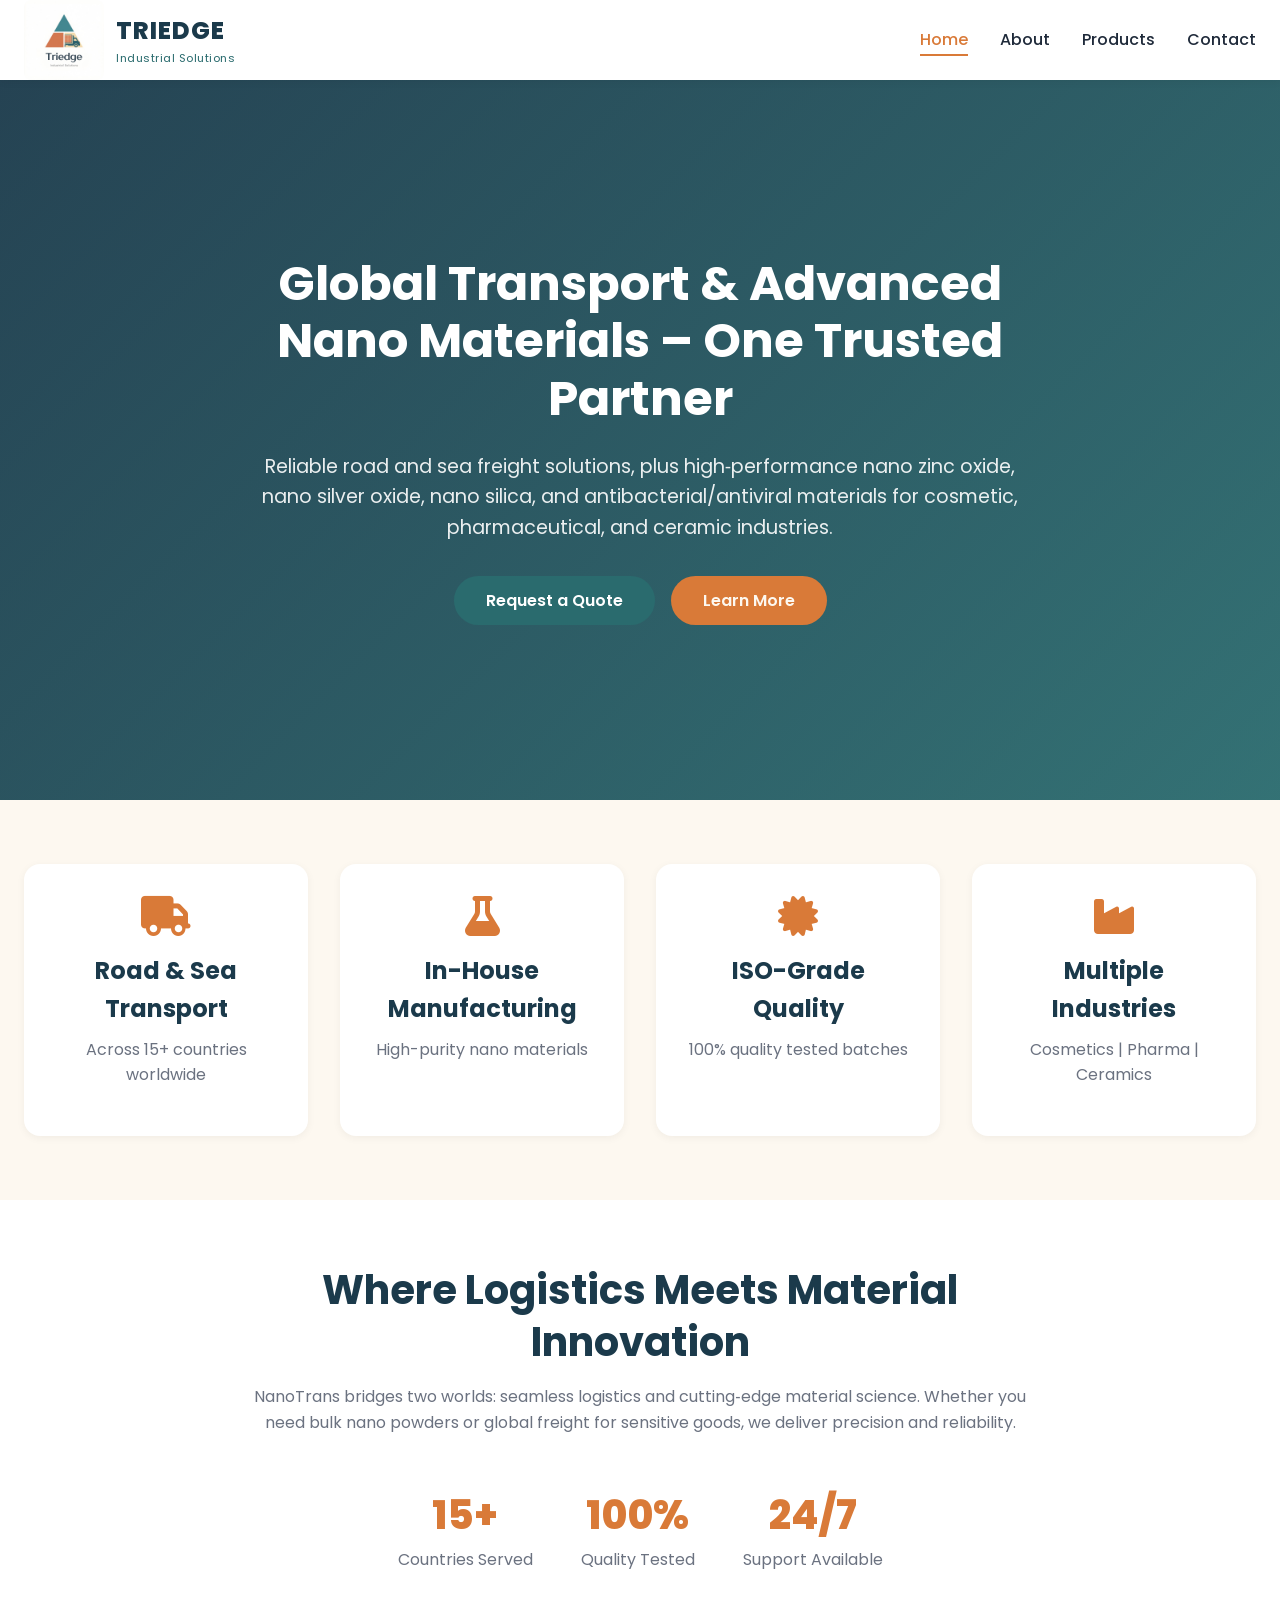
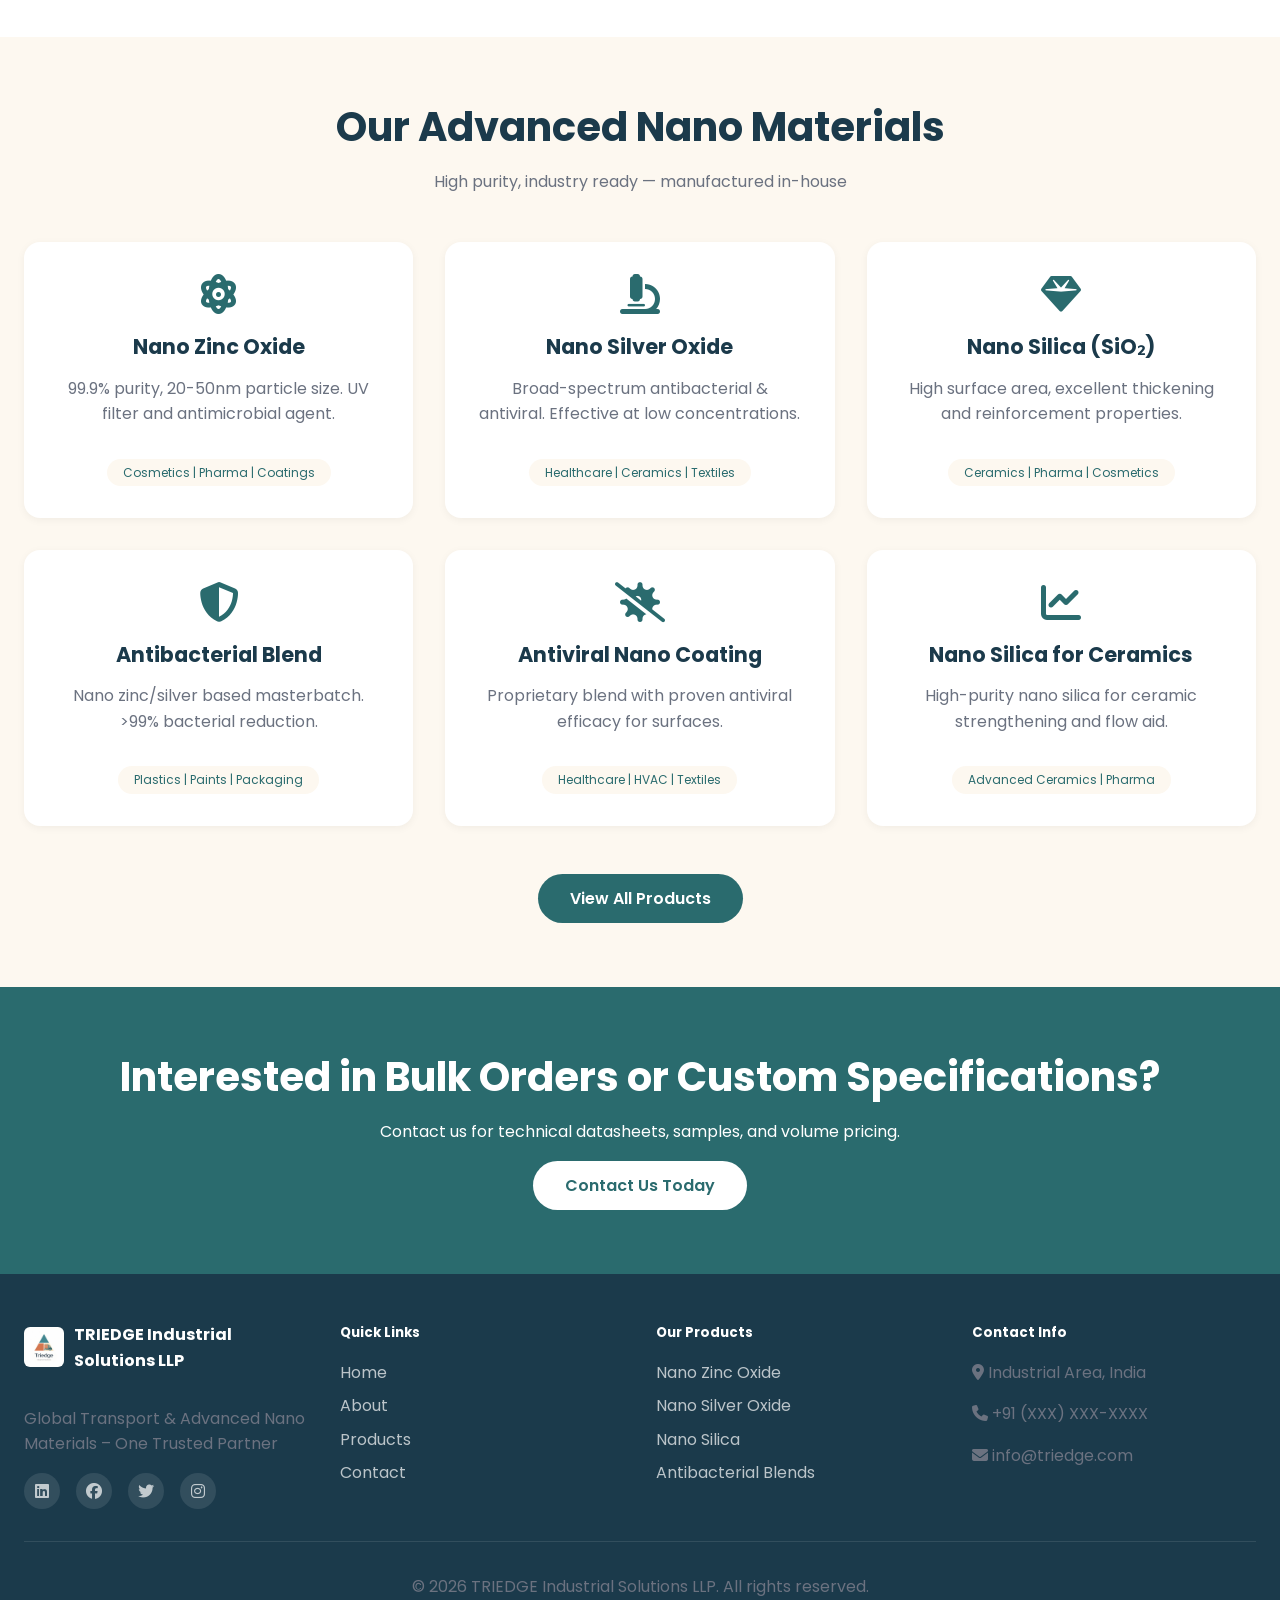
==== commit edb755eb: "update" ====
--- a/index.html
+++ b/index.html
@@ -1,531 +1,219 @@
-<!doctype html>
+<!DOCTYPE html>
 <html lang="en">
-  <head>
-    <meta charset="UTF-8" />
-    <meta name="viewport" content="width=device-width, initial-scale=1.0" />
-    <meta
-      name="description"
-      content="TRIEDGE Industrial Solutions - Engineering Excellence and Industrial Precision. Expert industrial consulting, engineering solutions, and maintenance support."
-    />
-    <meta
-      name="keywords"
-      content="Industrial Solutions, Engineering Services, Manufacturing, Industrial Consulting, Equipment Maintenance"
-    />
-    <meta name="author" content="TRIEDGE Industrial Solutions LLP" />
-    <title>TRIEDGE Industrial Solutions - Engineering Excellence</title>
-    <link rel="stylesheet" href="css/style.css" />
-    <link
-      href="https://cdnjs.cloudflare.com/ajax/libs/font-awesome/6.4.0/css/all.min.css"
-      rel="stylesheet"
-    />
-    <link
-      href="https://fonts.googleapis.com/css2?family=Poppins:wght@300;400;600;700&family=Inter:wght@400;500;600&family=Roboto:wght@400;500;700&display=swap"
-      rel="stylesheet"
-    />
-    <style>
-      /* ================= HOME PAGE PREMIUM ================= */
-
-      /* ===== HERO ===== */
-      .hero {
-        height: 100vh;
-        display: flex;
-        align-items: center;
-        justify-content: center;
-        text-align: center;
-        padding: 0 20px;
-      }
-
-      .hero-content {
-        max-width: 800px;
-      }
-
-      .hero-title {
-        font-size: 52px;
-        font-weight: 700;
-        line-height: 1.2;
-      }
-
-      .hero-subtitle {
-        margin-top: 20px;
-        font-size: 18px;
-        color: #ccc;
-      }
-
-      .hero-buttons {
-        margin-top: 30px;
-      }
-
-      .hero-buttons .btn {
-        margin: 0 10px;
-      }
-
-      /* ===== SERVICES ===== */
-      .services-overview {
-        padding: 100px 0;
-      }
-
-      .services-grid {
-        display: grid;
-        grid-template-columns: repeat(auto-fit, minmax(260px, 1fr));
-        gap: 30px;
-        margin-top: 50px;
-      }
-
-      .service-card {
-        background: rgba(255, 255, 255, 0.05);
-        padding: 30px;
-        border-radius: 14px;
-        text-align: center;
-        transition: 0.3s;
-        border: 1px solid rgba(255, 255, 255, 0.08);
-      }
-
-      .service-card:hover {
-        transform: translateY(-10px);
-        box-shadow: 0 20px 40px rgba(0, 0, 0, 0.4);
-      }
-
-      .service-icon {
-        font-size: 28px;
-        color: #ff7a00;
-        margin-bottom: 15px;
-      }
-
-      .services-cta {
-        text-align: center;
-        margin-top: 40px;
-      }
-
-      /* ===== ABOUT PREVIEW ===== */
-      .about-preview {
-        padding: 100px 0;
-        background: rgba(255, 255, 255, 0.03);
-      }
-
-      .about-grid {
-        display: grid;
-        grid-template-columns: 0.8fr 1.2fr;
-        gap: 50px;
-        align-items: center;
-      }
-
-      .about-image img {
-        width: 100%;
-        border-radius: 14px;
-        box-shadow: 0 20px 40px rgba(0, 0, 0, 0.3);
-      }
-
-      .about-content h2 {
-        font-size: 34px;
-        margin-bottom: 15px;
-      }
-
-      .about-content p {
-        color: #aaa;
-        margin-bottom: 15px;
-      }
-
-      .about-list li {
-        margin-bottom: 10px;
-      }
-
-      .about-list i {
-        color: #ff7a00;
-        margin-right: 8px;
-      }
-
-      /* ===== WHY CHOOSE ===== */
-      .why-choose {
-        padding: 100px 0;
-      }
-
-      .reasons-grid {
-        display: grid;
-        grid-template-columns: repeat(auto-fit, minmax(250px, 1fr));
-        gap: 30px;
-        margin-top: 50px;
-      }
-
-      .reason-card {
-        background: rgba(255, 255, 255, 0.04);
-        padding: 30px;
-        border-radius: 14px;
-        border: 1px solid rgba(255, 255, 255, 0.06);
-        position: relative;
-        transition: 0.3s;
-      }
-
-      .reason-card:hover {
-        transform: translateY(-8px);
-        box-shadow: 0 15px 30px rgba(0, 0, 0, 0.4);
-      }
-
-      .reason-number {
-        font-size: 40px;
-        font-weight: 700;
-        color: rgba(255, 255, 255, 0.1);
-        position: absolute;
-        top: 15px;
-        right: 20px;
-      }
-
-      /* ===== STATS ===== */
-      .statistics {
-        padding: 80px 0;
-        background: rgba(255, 122, 0, 0.05);
-      }
-
-      .stats-grid {
-        display: grid;
-        grid-template-columns: repeat(auto-fit, minmax(200px, 1fr));
-        text-align: center;
-      }
-
-      .stat-card h3 {
-        font-size: 40px;
-        color: #ff7a00;
-      }
-
-      .stat-card p {
-        margin-top: 5px;
-        color: #aaa;
-      }
-
-      /* ===== CTA ===== */
-      .cta-section {
-        padding: 100px 0;
-        text-align: center;
-        background: linear-gradient(135deg, #ff7a00, #ff5500);
-        color: white;
-      }
-
-      .cta-section h2 {
-        font-size: 36px;
-      }
-
-      .cta-section p {
-        margin-top: 10px;
-        opacity: 0.9;
-      }
-
-      /* ===== RESPONSIVE ===== */
-      @media (max-width: 900px) {
-        .hero-title {
-          font-size: 32px;
-        }
-
-        .about-grid {
-          grid-template-columns: 1fr;
-        }
-      }
-    </style>
-  </head>
-  <body>
-    <!-- Navigation Bar -->
-    <nav class="navbar">
-      <div class="nav-container">
-        <div class="nav-logo">
-          <i class="fas fa-cogs"></i>
-          <span>TRIEDGE</span>
-        </div>
-        <div class="hamburger" id="hamburger">
-          <span></span>
-          <span></span>
-          <span></span>
-        </div>
-        <ul class="nav-menu" id="navMenu">
-          <li><a href="index.html" class="nav-link active">Home</a></li>
-          <li><a href="about.html" class="nav-link">About</a></li>
-          <li><a href="services.html" class="nav-link">Services</a></li>
-          <li><a href="industries.html" class="nav-link">Industries</a></li>
-          <li><a href="process.html" class="nav-link">Process</a></li>
-          <li><a href="why-triedge.html" class="nav-link">Why Triedge</a></li>
-          <li><a href="contact.html" class="nav-link">Contact</a></li>
-        </ul>
-      </div>
-    </nav>
-
-    <!-- Hero Section -->
-    <section
-      class="hero"
-      style="
-        background:
-          linear-gradient(rgba(15, 35, 70, 0.7), rgba(15, 35, 70, 0.7)),
-          url(&quot;https://images.unsplash.com/photo-1581092918056-0c4c3acd3789?w=1200&q=80&quot;);
-        background-size: cover;
-        background-position: center;
-      "
-    >
-      <div class="hero-content">
-        <h1 class="hero-title">
-          Engineering Excellence. Industrial Precision.
-        </h1>
-        <p class="hero-subtitle">
-          Delivering reliable, efficient, and innovative industrial solutions to
-          optimize performance and enhance productivity.
-        </p>
-        <div class="hero-buttons">
-          <a href="contact.html" class="btn btn-primary">Get a Quote</a>
-          <a href="about.html" class="btn btn-secondary">Learn More</a>
-        </div>
-      </div>
-    </section>
-
-    <!-- Services Overview Section -->
-    <section class="services-overview">
-      <div class="container">
-        <div class="section-header">
-          <h2>Our Core Services</h2>
-          <p>
-            Comprehensive industrial solutions designed to meet your unique
-            business needs
-          </p>
-        </div>
-        <div class="services-grid">
-          <div class="service-card">
-            <div class="service-icon">
-              <i class="fas fa-chart-line"></i>
-            </div>
-            <h3>Industrial Consulting</h3>
-            <p>
-              Expert guidance on process optimization, efficiency improvement,
-              and strategic industrial planning.
-            </p>
-          </div>
-          <div class="service-card">
-            <div class="service-icon">
-              <i class="fas fa-drafting-compass"></i>
-            </div>
-            <h3>Engineering Solutions</h3>
-            <p>
-              Custom engineering designs and technical solutions tailored to
-              your specific industrial requirements.
-            </p>
-          </div>
-          <div class="service-card">
-            <div class="service-icon">
-              <i class="fas fa-tools"></i>
-            </div>
-            <h3>Maintenance & Support</h3>
-            <p>
-              Reliable equipment maintenance, troubleshooting, and ongoing
-              technical support services.
-            </p>
-          </div>
-          <div class="service-card">
-            <div class="service-icon">
-              <i class="fas fa-robot"></i>
-            </div>
-            <h3>Automation Solutions</h3>
-            <p>
-              Industrial automation technologies to streamline operations and
-              reduce manual intervention.
-            </p>
-          </div>
-          <div class="service-card">
-            <div class="service-icon">
-              <i class="fas fa-project-diagram"></i>
-            </div>
-            <h3>Project Execution</h3>
-            <p>
-              End-to-end technical project management with timely delivery and
-              quality assurance.
-            </p>
-          </div>
-          <div class="service-card">
-            <div class="service-icon">
-              <i class="fas fa-cog"></i>
-            </div>
-            <h3>Process Optimization</h3>
-            <p>
-              Streamline your industrial processes to maximize efficiency and
-              minimize operational costs.
-            </p>
-          </div>
-        </div>
-        <div class="services-cta">
-          <a href="services.html" class="btn btn-primary">View All Services</a>
-        </div>
-      </div>
-    </section>
-
-    <!-- About Preview Section -->
-    <section class="about-preview">
-      <div class="container">
-        <div class="about-grid">
-          <div class="about-image">
-            <img
-              src="https://images.unsplash.com/photo-1552664730-d307ca884978?w=500&q=80"
-              alt="TRIEDGE Industrial Team"
-            />
-          </div>
-          <div class="about-content">
-            <h2>About TRIEDGE Industrial Solutions</h2>
-            <p>
-              With over a decade of industry expertise, TRIEDGE Industrial
-              Solutions has established itself as a trusted partner in
-              delivering comprehensive industrial and engineering solutions
-              across India.
-            </p>
-            <p>
-              Our team of skilled professionals combines technical excellence
-              with innovative thinking to provide customized solutions that
-              drive operational efficiency and business growth.
-            </p>
-            <ul class="about-list">
-              <li>
-                <i class="fas fa-check-circle"></i> Expert team of engineers and
-                consultants
-              </li>
-              <li>
-                <i class="fas fa-check-circle"></i> Proven track record across
-                multiple industries
-              </li>
-              <li>
-                <i class="fas fa-check-circle"></i> Commitment to quality and
-                excellence
-              </li>
-              <li>
-                <i class="fas fa-check-circle"></i> Client-centric approach to
-                problem-solving
-              </li>
-            </ul>
-            <a href="about.html" class="btn btn-primary">Read Our Full Story</a>
-          </div>
-        </div>
-      </div>
-    </section>
-
-    <!-- Why Choose Us Section -->
-    <section class="why-choose">
-      <div class="container">
-        <div class="section-header">
-          <h2>Why Choose TRIEDGE?</h2>
-          <p>
-            Setting industry standards through expertise, reliability, and
-            innovation
-          </p>
-        </div>
-        <div class="reasons-grid">
-          <div class="reason-card">
-            <div class="reason-number">01</div>
-            <h3>Expertise-Driven Solutions</h3>
-            <p>
-              Our team brings decades of combined experience in industrial
-              engineering and consulting.
-            </p>
-          </div>
-          <div class="reason-card">
-            <div class="reason-number">02</div>
-            <h3>Proven Reliability</h3>
-            <p>
-              Trusted by leading manufacturers and industrial enterprises across
-              India.
-            </p>
-          </div>
-          <div class="reason-card">
-            <div class="reason-number">03</div>
-            <h3>Advanced Technology</h3>
-            <p>
-              We leverage cutting-edge industrial technologies for optimal
-              performance.
-            </p>
-          </div>
-          <div class="reason-card">
-            <div class="reason-number">04</div>
-            <h3>Skilled Professionals</h3>
-            <p>
-              Certified engineers and consultants dedicated to your project
-              success.
-            </p>
-          </div>
-        </div>
-      </div>
-    </section>
-
-    <!-- Statistics Section -->
-    <section class="statistics">
-      <div class="container">
-        <div class="stats-grid">
-          <div class="stat-card">
-            <h3>500+</h3>
-            <p>Projects Completed</p>
-          </div>
-          <div class="stat-card">
-            <h3>100+</h3>
-            <p>Happy Clients</p>
-          </div>
-          <div class="stat-card">
-            <h3>15+</h3>
-            <p>Years Experience</p>
-          </div>
-          <div class="stat-card">
-            <h3>24/7</h3>
-            <p>Technical Support</p>
-          </div>
-        </div>
-      </div>
-    </section>
-
-    <!-- CTA Section -->
-    <section class="cta-section">
-      <div class="container">
-        <h2>Ready to Transform Your Industrial Operations?</h2>
-        <p>
-          Contact our expert team today to discuss your specific industrial
-          needs and explore tailored solutions.
-        </p>
-        <a href="contact.html" class="btn btn-light">Get in Touch</a>
-      </div>
-    </section>
-
-    <!-- Footer -->
-    <footer class="footer">
-      <div class="container">
-        <div class="footer-content">
-          <div class="footer-section">
+
+<head>
+  <meta charset="UTF-8" />
+  <meta name="viewport" content="width=device-width, initial-scale=1.0" />
+  <title>TRIEDGE | Global Transport & Advanced Nano Materials</title>
+  <link rel="stylesheet" href="css/style.css" />
+  <link href="https://cdnjs.cloudflare.com/ajax/libs/font-awesome/6.4.0/css/all.min.css" rel="stylesheet" />
+  <link href="https://fonts.googleapis.com/css2?family=Poppins:wght@300;400;600;700;800&display=swap"
+    rel="stylesheet" />
+</head>
+
+<body>
+  <nav class="navbar">
+    <div class="nav-container">
+      <div class="nav-logo">
+        <img src="assets/images/logo.jpeg" alt="TRIEDGE Logo" class="logo-img"
+          onerror="this.src='https://via.placeholder.com/50x50?text=T'">
+        <div class="logo-text">
+          <span class="logo-main">TRIEDGE</span>
+          <span class="logo-sub">Industrial Solutions</span>
+        </div>
+      </div>
+      <div class="hamburger" id="hamburger">
+        <span></span>
+        <span></span>
+        <span></span>
+      </div>
+      <ul class="nav-menu" id="navMenu">
+        <li><a href="index.html" class="nav-link active">Home</a></li>
+        <li><a href="about.html" class="nav-link">About</a></li>
+        <li><a href="products.html" class="nav-link">Products</a></li>
+        <li><a href="contact.html" class="nav-link">Contact</a></li>
+      </ul>
+    </div>
+  </nav>
+
+  <!-- Hero Section -->
+  <section class="hero">
+    <div class="hero-overlay"></div>
+    <div class="hero-content">
+      <h1 class="hero-title">Global Transport & Advanced Nano Materials – One Trusted Partner</h1>
+      <p class="hero-subtitle">Reliable road and sea freight solutions, plus high‑performance nano zinc oxide, nano
+        silver oxide, nano silica, and antibacterial/antiviral materials for cosmetic, pharmaceutical, and ceramic
+        industries.</p>
+      <div class="hero-buttons">
+        <a href="contact.html" class="btn btn-primary">Request a Quote</a>
+        <a href="about.html" class="btn learnbtn" id="learnbtn">Learn More</a>
+      </div>
+    </div>
+  </section>
+
+  <!-- Key Highlights Section -->
+  <section class="highlights">
+    <div class="container">
+      <div class="highlights-grid">
+        <div class="highlight-card">
+          <i class="fas fa-truck"></i>
+          <h3>Road & Sea Transport</h3>
+          <p>Across 15+ countries worldwide</p>
+        </div>
+        <div class="highlight-card">
+          <i class="fas fa-flask"></i>
+          <h3>In-House Manufacturing</h3>
+          <p>High-purity nano materials</p>
+        </div>
+        <div class="highlight-card">
+          <i class="fas fa-certificate"></i>
+          <h3>ISO-Grade Quality</h3>
+          <p>100% quality tested batches</p>
+        </div>
+        <div class="highlight-card">
+          <i class="fas fa-industry"></i>
+          <h3>Multiple Industries</h3>
+          <p>Cosmetics | Pharma | Ceramics</p>
+        </div>
+      </div>
+    </div>
+  </section>
+
+  <!-- Brief Intro Section -->
+  <section class="intro-section">
+    <div class="container">
+      <div class="intro-content">
+        <h2>Where Logistics Meets Material Innovation</h2>
+        <p>NanoTrans bridges two worlds: seamless logistics and cutting‑edge material science. Whether you need bulk
+          nano powders or global freight for sensitive goods, we deliver precision and reliability.</p>
+        <div class="stats-row">
+          <div class="stat-item">
+            <span class="stat-number">15+</span>
+            <span class="stat-label">Countries Served</span>
+          </div>
+          <div class="stat-item">
+            <span class="stat-number">100%</span>
+            <span class="stat-label">Quality Tested</span>
+          </div>
+          <div class="stat-item">
+            <span class="stat-number">24/7</span>
+            <span class="stat-label">Support Available</span>
+          </div>
+        </div>
+      </div>
+    </div>
+  </section>
+
+  <!-- Products Preview -->
+  <section class="products-preview">
+    <div class="container">
+      <div class="section-header">
+        <h2>Our Advanced Nano Materials</h2>
+        <p>High purity, industry ready — manufactured in-house</p>
+      </div>
+      <div class="products-grid">
+        <div class="product-card">
+          <div class="product-icon"><i class="fas fa-atom"></i></div>
+          <h3>Nano Zinc Oxide</h3>
+          <p>99.9% purity, 20-50nm particle size. UV filter and antimicrobial agent.</p>
+          <span class="product-tag">Cosmetics | Pharma | Coatings</span>
+        </div>
+        <div class="product-card">
+          <div class="product-icon"><i class="fas fa-microscope"></i></div>
+          <h3>Nano Silver Oxide</h3>
+          <p>Broad-spectrum antibacterial & antiviral. Effective at low concentrations.</p>
+          <span class="product-tag">Healthcare | Ceramics | Textiles</span>
+        </div>
+        <div class="product-card">
+          <div class="product-icon"><i class="fas fa-gem"></i></div>
+          <h3>Nano Silica (SiO₂)</h3>
+          <p>High surface area, excellent thickening and reinforcement properties.</p>
+          <span class="product-tag">Ceramics | Pharma | Cosmetics</span>
+        </div>
+        <div class="product-card">
+          <div class="product-icon"><i class="fas fa-shield-alt"></i></div>
+          <h3>Antibacterial Blend</h3>
+          <p>Nano zinc/silver based masterbatch. >99% bacterial reduction.</p>
+          <span class="product-tag">Plastics | Paints | Packaging</span>
+        </div>
+        <div class="product-card">
+          <div class="product-icon"><i class="fas fa-virus-slash"></i></div>
+          <h3>Antiviral Nano Coating</h3>
+          <p>Proprietary blend with proven antiviral efficacy for surfaces.</p>
+          <span class="product-tag">Healthcare | HVAC | Textiles</span>
+        </div>
+        <div class="product-card">
+          <div class="product-icon"><i class="fas fa-chart-line"></i></div>
+          <h3>Nano Silica for Ceramics</h3>
+          <p>High-purity nano silica for ceramic strengthening and flow aid.</p>
+          <span class="product-tag">Advanced Ceramics | Pharma</span>
+        </div>
+      </div>
+      <div class="products-cta">
+        <a href="products.html" class="btn btn-primary">View All Products</a>
+      </div>
+    </div>
+  </section>
+
+  <!-- CTA Section -->
+  <section class="cta-section">
+    <div class="container">
+      <h2>Interested in Bulk Orders or Custom Specifications?</h2>
+      <p>Contact us for technical datasheets, samples, and volume pricing.</p>
+      <a href="contact.html" class="btn btn-light">Contact Us Today</a>
+    </div>
+  </section>
+
+  <!-- Footer -->
+  <footer class="footer">
+    <div class="container">
+      <div class="footer-content">
+        <div class="footer-section">
+          <div class="footer-logo">
+            <img src="assets/images/logo.jpeg" alt="TRIEDGE Logo" class="footer-logo-img"
+              onerror="this.src='https://via.placeholder.com/40x40?text=T'">
             <h4>TRIEDGE Industrial Solutions LLP</h4>
-            <p>Engineering Excellence. Industrial Precision.</p>
-            <div class="social-icons">
-              <a href="#" title="LinkedIn"><i class="fab fa-linkedin"></i></a>
-              <a href="#" title="Facebook"><i class="fab fa-facebook"></i></a>
-              <a href="#" title="Twitter"><i class="fab fa-twitter"></i></a>
-              <a href="#" title="Instagram"><i class="fab fa-instagram"></i></a>
-            </div>
-          </div>
-          <div class="footer-section">
-            <h5>Quick Links</h5>
-            <ul>
-              <li><a href="index.html">Home</a></li>
-              <li><a href="about.html">About</a></li>
-              <li><a href="services.html">Services</a></li>
-              <li><a href="contact.html">Contact</a></li>
-            </ul>
-          </div>
-          <div class="footer-section">
-            <h5>Services</h5>
-            <ul>
-              <li><a href="services.html">Industrial Consulting</a></li>
-              <li><a href="services.html">Engineering Solutions</a></li>
-              <li><a href="services.html">Equipment Maintenance</a></li>
-              <li><a href="services.html">Automation Support</a></li>
-            </ul>
-          </div>
-          <div class="footer-section">
-            <h5>Contact Info</h5>
-            <p><i class="fas fa-map-marker-alt"></i> India</p>
-            <p><i class="fas fa-phone"></i> +91 (XXX) XXX-XXXX</p>
-            <p><i class="fas fa-envelope"></i> info@triedge.com</p>
-          </div>
-        </div>
-        <div class="footer-bottom">
-          <p>
-            &copy; 2026 TRIEDGE Industrial Solutions LLP. All rights reserved.
-          </p>
-        </div>
-      </div>
-    </footer>
-
-    <script src="js/script.js"></script>
-  </body>
-</html>
+          </div>
+          <p>Global Transport & Advanced Nano Materials – One Trusted Partner</p>
+          <div class="social-icons">
+            <a href="#"><i class="fab fa-linkedin"></i></a>
+            <a href="#"><i class="fab fa-facebook"></i></a>
+            <a href="#"><i class="fab fa-twitter"></i></a>
+            <a href="#"><i class="fab fa-instagram"></i></a>
+          </div>
+        </div>
+        <div class="footer-section">
+          <h5>Quick Links</h5>
+          <ul>
+            <li><a href="index.html">Home</a></li>
+            <li><a href="about.html">About</a></li>
+            <li><a href="products.html">Products</a></li>
+            <li><a href="contact.html">Contact</a></li>
+          </ul>
+        </div>
+        <div class="footer-section">
+          <h5>Our Products</h5>
+          <ul>
+            <li><a href="products.html">Nano Zinc Oxide</a></li>
+            <li><a href="products.html">Nano Silver Oxide</a></li>
+            <li><a href="products.html">Nano Silica</a></li>
+            <li><a href="products.html">Antibacterial Blends</a></li>
+          </ul>
+        </div>
+        <div class="footer-section">
+          <h5>Contact Info</h5>
+          <p><i class="fas fa-map-marker-alt"></i> Industrial Area, India</p>
+          <p><i class="fas fa-phone"></i> +91 (XXX) XXX-XXXX</p>
+          <p><i class="fas fa-envelope"></i> info@triedge.com</p>
+        </div>
+      </div>
+      <div class="footer-bottom">
+        <p>&copy; 2026 TRIEDGE Industrial Solutions LLP. All rights reserved.</p>
+      </div>
+    </div>
+  </footer>
+
+  <script src="js/script.js"></script>
+</body>
+
+</html>
--- a/css/style.css
+++ b/css/style.css
@@ -1,32 +1,22 @@
 /* ============================================
    TRIEDGE Industrial Solutions - Main Stylesheet
+   Theme colors extracted from logo
    ============================================ */
 
-/* Root Variables */
 :root {
-  --primary-color: #0f2346;
-  --secondary-color: #2563eb;
-  --accent-color: #ff8c42;
-  --dark-gray: #1f2937;
-  --light-gray: #f3f4f6;
+  /* Primary Logo Colors - Extract from your logo */
+  --primary-dark: #1b3a4b; /* Deep Navy from logo */
+  --primary-teal: #2a6b6e; /* Teal/Emerald tone */
+  --accent-orange: #d97a38; /* Warm Terracotta/Orange accent */
+  --cream-bg: #fdf8f0; /* Warm cream background */
+  --gray-light: #f5f2ed;
+  --gray-mid: #6b7280;
+  --dark-text: #1f2a3a;
   --white: #ffffff;
-  --text-primary: #111827;
-  --text-secondary: #6b7280;
-  --border-color: #e5e7eb;
-
-  --font-primary: "Poppins", sans-serif;
-  --font-secondary: "Inter", sans-serif;
-  --font-tertiary: "Roboto", sans-serif;
-
-  --shadow-sm: 0 1px 2px 0 rgba(0, 0, 0, 0.05);
-  --shadow-md: 0 4px 6px -1px rgba(0, 0, 0, 0.1);
-  --shadow-lg: 0 10px 15px -3px rgba(0, 0, 0, 0.1);
-  --shadow-xl: 0 20px 25px -5px rgba(0, 0, 0, 0.1);
-}
-
-/* ============================================
-   Global Styles
-   ============================================ */
+  --shadow-sm: 0 2px 8px rgba(0, 0, 0, 0.05);
+  --shadow-md: 0 5px 20px rgba(0, 0, 0, 0.08);
+  --shadow-lg: 0 10px 30px rgba(0, 0, 0, 0.12);
+}
 
 * {
   margin: 0;
@@ -34,192 +24,138 @@
   box-sizing: border-box;
 }
 
-html {
-  scroll-behavior: smooth;
-}
-
 body {
-  font-family: var(--font-secondary);
+  font-family: "Inter", "Poppins", sans-serif;
   line-height: 1.6;
-  color: var(--text-primary);
+  color: var(--dark-text);
   background-color: var(--white);
 }
 
-/* ============================================
-   Typography
-   ============================================ */
-
+.container {
+  max-width: 1280px;
+  margin: 0 auto;
+  padding: 0 24px;
+}
+
+/* Typography */
 h1,
 h2,
 h3,
 h4,
 h5,
 h6 {
-  font-family: var(--font-primary);
+  font-family: "Poppins", sans-serif;
   font-weight: 700;
-  color: var(--primary-color);
-  margin-bottom: 1rem;
+  margin-bottom: 1rem;
+  color: var(--primary-dark);
 }
 
 h1 {
   font-size: 3.5rem;
   line-height: 1.2;
 }
-
 h2 {
   font-size: 2.5rem;
   line-height: 1.3;
 }
-
 h3 {
-  font-size: 1.875rem;
-}
-
-h4 {
   font-size: 1.5rem;
 }
-
-h5 {
-  font-size: 1.25rem;
-  font-weight: 600;
-}
-
 p {
-  margin-bottom: 1rem;
-  color: var(--text-secondary);
-  font-size: 1rem;
-}
-
-a {
-  color: var(--secondary-color);
-  text-decoration: none;
-  transition: all 0.3s ease;
-}
-
-a:hover {
-  color: var(--accent-color);
-}
-
-/* ============================================
-   Container & Utilities
-   ============================================ */
-
-.container {
-  max-width: 1200px;
-  margin: 0 auto;
-  padding: 0 20px;
-}
-
-.section-header {
-  text-align: center;
-  margin-bottom: 3rem;
-}
-
-.section-header h2 {
-  margin-bottom: 0.5rem;
-}
-
-.section-header p {
-  font-size: 1.125rem;
-  color: var(--text-secondary);
-  max-width: 600px;
-  margin: 0 auto;
-}
-
-/* ============================================
-   Buttons
-   ============================================ */
-
+  color: var(--gray-mid);
+  margin-bottom: 1rem;
+}
+
+/* Buttons */
 .btn {
   display: inline-block;
   padding: 12px 32px;
-  border-radius: 8px;
-  font-family: var(--font-primary);
+  border-radius: 40px;
   font-weight: 600;
-  font-size: 1rem;
+  text-decoration: none;
+  transition: all 0.3s ease;
   cursor: pointer;
-  transition: all 0.3s ease;
   border: none;
-  text-align: center;
-  text-decoration: none;
+  font-family: "Poppins", sans-serif;
 }
 
 .btn-primary {
-  background-color: var(--secondary-color);
-  color: var(--white);
-}
-
+  background: var(--primary-teal);
+  color: var(--white);
+}
 .btn-primary:hover {
-  background-color: var(--accent-color);
+  background: var(--accent-orange);
   transform: translateY(-2px);
   box-shadow: var(--shadow-lg);
 }
 
 .btn-secondary {
-  background-color: transparent;
-  color: var(--secondary-color);
-  border: 2px solid var(--secondary-color);
-}
-
+  background: transparent;
+  color: var(--primary-teal);
+  border: 2px solid var(--primary-teal);
+}
 .btn-secondary:hover {
-  background-color: var(--secondary-color);
+  background: var(--primary-teal);
   color: var(--white);
 }
 
 .btn-light {
-  background-color: var(--white);
-  color: var(--primary-color);
-}
-
+  background: var(--white);
+  color: var(--primary-teal);
+}
 .btn-light:hover {
-  background-color: var(--light-gray);
-}
-
-.btn-sm {
-  padding: 8px 20px;
-  font-size: 0.875rem;
-}
-
-.btn-large {
-  padding: 14px 40px;
-  font-size: 1.125rem;
-}
-
-/* ============================================
-   Navigation Bar
-   ============================================ */
-
+  background: var(--accent-orange);
+  color: var(--white);
+}
+
+/* Navigation */
 .navbar {
-  background-color: var(--white);
-  box-shadow: var(--shadow-md);
+  background: var(--white);
+  box-shadow: var(--shadow-sm);
   position: sticky;
   top: 0;
   z-index: 1000;
-  transition: all 0.3s ease;
 }
 
 .nav-container {
-  max-width: 1200px;
+  max-width: 1280px;
   margin: 0 auto;
-  padding: 0 20px;
+  padding: 0 24px;
   display: flex;
   justify-content: space-between;
   align-items: center;
-  height: 70px;
+  height: 80px;
 }
 
 .nav-logo {
   display: flex;
   align-items: center;
+  gap: 12px;
+}
+
+.logo-img {
+  height: 80px;
+  width: auto;
+  object-fit: contain;
+  border-radius: 8px;
+}
+
+.logo-text {
+  display: flex;
+  flex-direction: column;
+}
+
+.logo-main {
   font-size: 1.5rem;
-  font-weight: 700;
-  color: var(--primary-color);
-  cursor: pointer;
-}
-
-.nav-logo i {
-  margin-right: 0.5rem;
-  color: var(--accent-color);
+  font-weight: 800;
+  color: var(--primary-dark);
+  letter-spacing: 1px;
+}
+
+.logo-sub {
+  font-size: 0.7rem;
+  color: var(--primary-teal);
+  letter-spacing: 0.5px;
 }
 
 .nav-menu {
@@ -229,30 +165,32 @@
 }
 
 .nav-link {
-  color: var(--text-primary);
+  text-decoration: none;
+  color: var(--dark-text);
   font-weight: 500;
-  transition: all 0.3s ease;
+  transition: color 0.3s;
   position: relative;
 }
 
-.nav-link:after {
+.nav-link:hover,
+.nav-link.active {
+  color: var(--accent-orange);
+}
+
+.nav-link::after {
   content: "";
   position: absolute;
   bottom: -5px;
   left: 0;
   width: 0;
   height: 2px;
-  background-color: var(--accent-color);
-  transition: width 0.3s ease;
-}
-
-.nav-link:hover:after,
-.nav-link.active:after {
+  background: var(--accent-orange);
+  transition: width 0.3s;
+}
+
+.nav-link:hover::after,
+.nav-link.active::after {
   width: 100%;
-}
-
-.nav-link.active {
-  color: var(--secondary-color);
 }
 
 .hamburger {
@@ -264,55 +202,56 @@
 .hamburger span {
   width: 25px;
   height: 3px;
-  background-color: var(--primary-color);
-  margin: 5px 0;
-  transition: all 0.3s ease;
+  background: var(--primary-dark);
+  margin: 3px 0;
+  transition: 0.3s;
   border-radius: 2px;
 }
 
-.hamburger.active span:nth-child(1) {
-  transform: rotate(45deg) translate(10px, 10px);
-}
-
-.hamburger.active span:nth-child(2) {
-  opacity: 0;
-}
-
-.hamburger.active span:nth-child(3) {
-  transform: rotate(-45deg) translate(8px, -8px);
-}
-
-/* ============================================
-   Hero Section
-   ============================================ */
-
+/* Hero Section */
 .hero {
-  min-height: 600px;
+  min-height: 80vh;
   display: flex;
   align-items: center;
   justify-content: center;
   text-align: center;
-  color: var(--white);
-  background-attachment: fixed;
-  background-repeat: no-repeat;
+  position: relative;
+  background:
+    linear-gradient(135deg, rgba(27, 58, 75, 0.85), rgba(42, 107, 110, 0.85)),
+    url("https://images.unsplash.com/photo-1494412574643-ff11b0a5c1c3?w=1600&q=80");
+  background-size: cover;
   background-position: center;
-  background-size: cover;
+}
+
+.hero-overlay {
+  position: absolute;
+  top: 0;
+  left: 0;
+  right: 0;
+  bottom: 0;
+  background: linear-gradient(
+    135deg,
+    rgba(27, 58, 75, 0.7),
+    rgba(42, 107, 110, 0.7)
+  );
 }
 
 .hero-content {
+  position: relative;
+  z-index: 1;
   max-width: 800px;
-  padding: 40px 20px;
+  padding: 0 20px;
 }
 
 .hero-title {
   color: var(--white);
+  font-size: 3rem;
   margin-bottom: 1.5rem;
-  font-size: 3.5rem;
 }
 
 .hero-subtitle {
   color: rgba(255, 255, 255, 0.9);
-  font-size: 1.25rem;
+  font-size: 1.2rem;
   margin-bottom: 2rem;
 }
 
@@ -323,100 +262,253 @@
   flex-wrap: wrap;
 }
 
-/* ============================================
-   Page Header
-   ============================================ */
-
-.page-header {
-  min-height: 300px;
-  display: flex;
-  align-items: center;
+/* Highlights Section */
+.highlights {
+  padding: 4rem 0;
+  background: var(--cream-bg);
+}
+
+.highlights-grid {
+  display: grid;
+  grid-template-columns: repeat(auto-fit, minmax(250px, 1fr));
+  gap: 2rem;
+}
+
+.highlight-card {
+  text-align: center;
+  padding: 2rem;
+  background: var(--white);
+  border-radius: 16px;
+  box-shadow: var(--shadow-sm);
+  transition: all 0.3s;
+}
+
+.highlight-card:hover {
+  transform: translateY(-5px);
+  box-shadow: var(--shadow-md);
+}
+
+.highlight-card i {
+  font-size: 2.5rem;
+  color: var(--accent-orange);
+  margin-bottom: 1rem;
+}
+
+.highlight-card h3 {
+  margin-bottom: 0.5rem;
+}
+
+/* Intro Section */
+.intro-section {
+  padding: 4rem 0;
+  background: var(--white);
+}
+
+.intro-content {
+  text-align: center;
+  max-width: 800px;
+  margin: 0 auto;
+}
+
+.stats-row {
+  display: flex;
   justify-content: center;
-  text-align: center;
-  color: var(--white);
-  background-attachment: fixed;
-  background-repeat: no-repeat;
-  background-position: center;
-  background-size: cover;
+  gap: 3rem;
+  margin-top: 3rem;
+  flex-wrap: wrap;
+}
+
+.stat-item {
+  text-align: center;
+}
+
+.stat-number {
+  font-size: 2.5rem;
+  font-weight: 800;
+  color: var(--accent-orange);
+  display: block;
+}
+
+.stat-label {
+  color: var(--gray-mid);
+}
+
+/* Products Preview */
+.products-preview {
+  padding: 4rem 0;
+  background: var(--cream-bg);
+}
+
+.section-header {
+  text-align: center;
   margin-bottom: 3rem;
 }
 
-.page-header h1 {
-  color: var(--white);
-  margin-bottom: 1rem;
-  font-size: 3rem;
-}
-
-.page-header p {
-  color: rgba(255, 255, 255, 0.9);
-  font-size: 1.25rem;
-}
-
-/* ============================================
-   Services Overview
-   ============================================ */
-
-.services-overview {
-  padding: 4rem 0;
-  background-color: var(--white);
-}
-
-.services-grid {
+.products-grid {
   display: grid;
   grid-template-columns: repeat(auto-fit, minmax(300px, 1fr));
   gap: 2rem;
+}
+
+.product-card {
+  background: var(--white);
+  padding: 2rem;
+  border-radius: 16px;
+  text-align: center;
+  box-shadow: var(--shadow-sm);
+  transition: all 0.3s;
+}
+
+.product-card:hover {
+  transform: translateY(-5px);
+  box-shadow: var(--shadow-md);
+}
+
+.product-icon i {
+  font-size: 2.5rem;
+  color: var(--primary-teal);
+  margin-bottom: 1rem;
+}
+
+.product-card h3 {
+  margin-bottom: 0.75rem;
+  font-size: 1.3rem;
+}
+
+.product-tag {
+  display: inline-block;
+  background: var(--cream-bg);
+  padding: 0.25rem 1rem;
+  border-radius: 20px;
+  font-size: 0.75rem;
+  color: var(--primary-teal);
+  margin-top: 1rem;
+}
+
+.products-cta {
+  text-align: center;
+  margin-top: 3rem;
+}
+
+/* CTA Section */
+.cta-section {
+  padding: 4rem 0;
+  background: var(--primary-teal);
+  text-align: center;
+  color: var(--white);
+}
+
+.cta-section h2,
+.cta-section p {
+  color: var(--white);
+}
+
+/* Footer */
+.footer {
+  background: var(--primary-dark);
+  color: var(--white);
+  padding: 3rem 0 1rem;
+}
+
+.footer-content {
+  display: grid;
+  grid-template-columns: repeat(auto-fit, minmax(250px, 1fr));
+  gap: 2rem;
   margin-bottom: 2rem;
 }
 
-.service-card {
-  background-color: var(--light-gray);
-  padding: 2rem;
-  border-radius: 12px;
-  text-align: center;
-  transition: all 0.3s ease;
-  border: 2px solid transparent;
-}
-
-.service-card:hover {
-  transform: translateY(-10px);
-  border-color: var(--accent-color);
-  box-shadow: var(--shadow-xl);
-  background-color: var(--white);
-}
-
-.service-icon {
-  font-size: 2.5rem;
-  color: var(--secondary-color);
-  margin-bottom: 1rem;
-  transition: all 0.3s ease;
-}
-
-.service-card:hover .service-icon {
-  color: var(--accent-color);
-  transform: scale(1.2);
-}
-
-.service-card h3 {
+.footer-logo {
+  display: flex;
+  align-items: center;
+  gap: 10px;
+  margin-bottom: 1rem;
+}
+
+.footer-logo-img {
+  height: 40px;
+  width: auto;
+  margin-top: -18px;
+  border-radius: 6px;
+}
+
+.footer-section h4,
+.footer-section h5 {
+  color: var(--white);
+  margin-bottom: 1rem;
+}
+
+.footer-section ul {
+  list-style: none;
+}
+
+.footer-section ul li {
   margin-bottom: 0.5rem;
-  font-size: 1.5rem;
-}
-
-.service-card p {
-  color: var(--text-secondary);
-  margin-bottom: 0;
-}
-
-.services-cta {
-  text-align: center;
-}
-
-/* ============================================
-   About Section
-   ============================================ */
-
-.about-preview {
-  padding: 4rem 0;
-  background-color: var(--light-gray);
+}
+
+.footer-section a {
+  color: rgba(255, 255, 255, 0.7);
+  text-decoration: none;
+  transition: color 0.3s;
+}
+
+.footer-section a:hover {
+  color: var(--accent-orange);
+}
+
+.social-icons {
+  display: flex;
+  gap: 1rem;
+  margin-top: 1rem;
+}
+
+.social-icons a {
+  width: 36px;
+  height: 36px;
+  background: rgba(255, 255, 255, 0.1);
+  border-radius: 50%;
+  display: flex;
+  align-items: center;
+  justify-content: center;
+  transition: all 0.3s;
+}
+
+.social-icons a:hover {
+  background: var(--accent-orange);
+  color: var(--white);
+}
+
+.footer-bottom {
+  border-top: 1px solid rgba(255, 255, 255, 0.1);
+  padding-top: 2rem;
+  text-align: center;
+  color: rgba(255, 255, 255, 0.6);
+}
+
+/* Page Header */
+.page-header {
+  min-height: 40vh;
+  display: flex;
+  align-items: center;
+  justify-content: center;
+  text-align: center;
+  position: relative;
+  background:
+    linear-gradient(135deg, rgba(27, 58, 75, 0.9), rgba(42, 107, 110, 0.9)),
+    url("https://images.unsplash.com/photo-1581091226033-d5c48150dbaa?w=1600&q=80");
+  background-size: cover;
+  background-position: center;
+}
+
+.page-header h1,
+.page-header p {
+  color: var(--white);
+  position: relative;
+  z-index: 1;
+}
+
+/* About Page */
+.about-main {
+  padding: 4rem 0;
 }
 
 .about-grid {
@@ -428,577 +520,171 @@
 
 .about-image img {
   width: 100%;
-  height: auto;
-  border-radius: 12px;
-  box-shadow: var(--shadow-lg);
-}
-
-.about-content h2 {
-  margin-bottom: 1.5rem;
-}
-
-.about-list {
-  list-style: none;
-  margin: 1.5rem 0;
-}
-
-.about-list li {
-  display: flex;
-  gap: 0.75rem;
-  margin-bottom: 0.75rem;
-  color: var(--text-primary);
-}
-
-.about-list i {
-  color: var(--accent-color);
-  flex-shrink: 0;
-}
-
-/* ============================================
-   Why Choose Section
-   ============================================ */
-
-.why-choose {
-  padding: 4rem 0;
-  background-color: var(--white);
-}
-
-.reasons-grid {
+  border-radius: 16px;
+  box-shadow: var(--shadow-md);
+}
+
+.industries-we-serve {
+  padding: 4rem 0;
+  background: var(--cream-bg);
+}
+
+.industries-grid {
   display: grid;
   grid-template-columns: repeat(auto-fit, minmax(250px, 1fr));
   gap: 2rem;
 }
 
-.reason-card {
-  background-color: var(--light-gray);
+.industry-item {
+  text-align: center;
   padding: 2rem;
-  border-radius: 12px;
-  transition: all 0.3s ease;
-  border-left: 4px solid var(--secondary-color);
-}
-
-.reason-card:hover {
-  transform: translateY(-5px);
-  box-shadow: var(--shadow-lg);
-  border-left-color: var(--accent-color);
-}
-
-.reason-number {
+  background: var(--white);
+  border-radius: 16px;
+}
+
+.industry-item i {
   font-size: 2.5rem;
-  font-weight: 700;
-  color: var(--accent-color);
-  margin-bottom: 0.5rem;
-  display: block;
-}
-
-.reason-card h3 {
-  margin-bottom: 0.5rem;
-}
-
-.reason-card p {
-  color: var(--text-secondary);
-  margin-bottom: 0;
-}
-
-/* ============================================
-   Statistics Section
-   ============================================ */
-
-.statistics {
-  padding: 4rem 0;
-  background: linear-gradient(135deg, var(--primary-color) 0%, #1a3a52 100%);
-}
-
-.stats-grid {
+  color: var(--accent-orange);
+  margin-bottom: 1rem;
+}
+
+.commitment-section {
+  padding: 4rem 0;
+}
+
+.commitment-box {
+  background: var(--primary-dark);
+  padding: 3rem;
+  border-radius: 24px;
+  color: var(--white);
+}
+
+.commitment-box h2 {
+  color: var(--white);
+  text-align: center;
+  margin-bottom: 2rem;
+}
+
+.commitment-grid {
   display: grid;
   grid-template-columns: repeat(auto-fit, minmax(200px, 1fr));
   gap: 2rem;
 }
 
-.stat-card {
-  text-align: center;
-  color: var(--white);
+.commitment-item {
+  text-align: center;
+}
+
+.commitment-item i {
+  font-size: 2rem;
+  color: var(--accent-orange);
+  margin-bottom: 1rem;
+}
+
+.commitment-item h4 {
+  color: var(--white);
+}
+
+.commitment-item p {
+  color: rgba(255, 255, 255, 0.7);
+}
+
+.closing-section {
+  padding: 4rem 0;
+  background: var(--cream-bg);
+}
+
+.closing-quote {
+  text-align: center;
+  max-width: 700px;
+  margin: 0 auto;
+}
+
+.closing-quote i {
+  font-size: 3rem;
+  color: var(--accent-orange);
+  margin-bottom: 1rem;
+}
+
+.closing-quote p {
+  font-size: 1.5rem;
+  font-style: italic;
+  color: var(--primary-dark);
+}
+
+/* Products Page */
+.products-full {
+  padding: 4rem 0;
+}
+
+.products-detailed-grid {
+  display: flex;
+  flex-direction: column;
+  gap: 2rem;
+  margin-bottom: 3rem;
+}
+
+.product-detailed-card {
+  display: flex;
+  gap: 2rem;
+  background: var(--cream-bg);
   padding: 2rem;
-}
-
-.stat-card h3 {
+  border-radius: 16px;
+  transition: all 0.3s;
+}
+
+.product-detailed-card:hover {
+  box-shadow: var(--shadow-md);
+}
+
+.product-detailed-icon i {
   font-size: 3rem;
-  color: var(--accent-color);
-  margin-bottom: 0.5rem;
-}
-
-.stat-card p {
-  font-size: 1.1rem;
-  color: rgba(255, 255, 255, 0.9);
-  margin-bottom: 0;
-}
-
-/* ============================================
-   CTA Section
-   ============================================ */
-
-.cta-section {
-  padding: 4rem 0;
-  background: linear-gradient(135deg, var(--secondary-color) 0%, #1e40af 100%);
-  text-align: center;
-  color: var(--white);
-}
-
-.cta-section h2 {
-  color: var(--white);
-  margin-bottom: 1rem;
-  font-size: 2.5rem;
-}
-
-.cta-section p {
-  color: rgba(255, 255, 255, 0.9);
-  font-size: 1.125rem;
-  margin-bottom: 2rem;
-}
-
-/* ============================================
-   Footer
-   ============================================ */
-
-.footer {
-  background-color: var(--primary-color);
-  color: var(--white);
-  padding: 3rem 0 1rem;
-}
-
-.footer-content {
-  display: grid;
-  grid-template-columns: repeat(auto-fit, minmax(250px, 1fr));
-  gap: 2rem;
-  margin-bottom: 2rem;
-}
-
-.footer-section h4,
-.footer-section h5 {
-  color: var(--white);
-  margin-bottom: 1rem;
-}
-
-.footer-section p {
-  color: rgba(255, 255, 255, 0.7);
-  margin-bottom: 0.5rem;
-}
-
-.footer-section ul {
-  list-style: none;
-}
-
-.footer-section ul li {
-  margin-bottom: 0.5rem;
-}
-
-.footer-section a {
-  color: rgba(255, 255, 255, 0.7);
-  transition: all 0.3s ease;
-}
-
-.footer-section a:hover {
-  color: var(--accent-color);
-}
-
-.social-icons {
-  display: flex;
-  gap: 1rem;
-  margin-top: 1rem;
-}
-
-.social-icons a {
-  display: inline-flex;
-  align-items: center;
-  justify-content: center;
-  width: 40px;
-  height: 40px;
-  background-color: rgba(255, 255, 255, 0.1);
-  border-radius: 50%;
-  transition: all 0.3s ease;
-  font-size: 1.2rem;
-}
-
-.social-icons a:hover {
-  background-color: var(--accent-color);
-  color: var(--white);
-}
-
-.footer-bottom {
-  border-top: 1px solid rgba(255, 255, 255, 0.1);
-  padding-top: 2rem;
-  text-align: center;
-  color: rgba(255, 255, 255, 0.7);
-}
-
-/* ============================================
-   Services Detailed
-   ============================================ */
-
-.services-detailed {
-  padding: 4rem 0;
-}
-
-.service-detail-card {
+  color: var(--primary-teal);
+}
+
+.product-detailed-content h3 {
+  margin-bottom: 0.25rem;
+}
+
+.product-category {
+  display: inline-block;
+  background: var(--accent-orange);
+  color: var(--white);
+  padding: 0.25rem 0.75rem;
+  border-radius: 20px;
+  font-size: 0.75rem;
+  margin-bottom: 1rem;
+}
+
+.products-contact-cta {
+  text-align: center;
+  background: var(--primary-dark);
+  padding: 3rem;
+  border-radius: 24px;
+  color: var(--white);
+  margin-top: 2rem;
+}
+
+.products-contact-cta h3,
+.products-contact-cta p {
+  color: var(--white);
+}
+
+/* Contact Page */
+.contact-section {
+  padding: 4rem 0;
+}
+
+.contact-grid {
   display: grid;
   grid-template-columns: 1fr 1fr;
   gap: 3rem;
-  align-items: center;
-  margin-bottom: 4rem;
-  background-color: var(--light-gray);
+}
+
+.contact-form-container {
+  background: var(--cream-bg);
   padding: 2rem;
-  border-radius: 12px;
-}
-
-.service-detail-card:nth-child(even) {
-  grid-template-columns: 1fr 1fr;
-  direction: rtl;
-}
-
-.service-detail-card:nth-child(even) > * {
-  direction: ltr;
-}
-
-.service-detail-card h3 {
-  margin-bottom: 1rem;
-  font-size: 2rem;
-}
-
-.service-detail-card h5 {
-  margin-top: 1.5rem;
-  margin-bottom: 0.75rem;
-}
-
-.service-detail-card ul {
-  list-style: none;
-  padding-left: 0;
-}
-
-.service-detail-card li {
-  margin-bottom: 0.5rem;
-  padding-left: 1.5rem;
-  position: relative;
-  color: var(--text-secondary);
-}
-
-.service-detail-card li:before {
-  content: "→";
-  position: absolute;
-  left: 0;
-  color: var(--accent-color);
-  font-weight: bold;
-}
-
-.service-detail-image img {
-  width: 100%;
-  height: auto;
-  border-radius: 12px;
-  box-shadow: var(--shadow-lg);
-}
-
-/* ============================================
-   Service Comparison Table
-   ============================================ */
-
-.service-comparison {
-  padding: 4rem 0;
-  background-color: var(--light-gray);
-}
-
-.comparison-table-wrapper {
-  overflow-x: auto;
-  border-radius: 12px;
-  box-shadow: var(--shadow-md);
-}
-
-.comparison-table {
-  width: 100%;
-  border-collapse: collapse;
-  background-color: var(--white);
-}
-
-.comparison-table thead {
-  background-color: var(--primary-color);
-  color: var(--white);
-}
-
-.comparison-table th {
-  padding: 1.5rem;
-  text-align: left;
-  font-weight: 600;
-}
-
-.comparison-table td {
-  padding: 1.5rem;
-  border-bottom: 1px solid var(--border-color);
-}
-
-.comparison-table tbody tr:hover {
-  background-color: var(--light-gray);
-}
-
-/* ============================================
-   Why Services Section
-   ============================================ */
-
-.why-services {
-  padding: 4rem 0;
-}
-
-.why-grid {
-  display: grid;
-  grid-template-columns: repeat(auto-fit, minmax(300px, 1fr));
-  gap: 2rem;
-}
-
-.why-card {
-  background-color: var(--white);
-  padding: 2rem;
-  border-radius: 12px;
-  text-align: center;
-  border: 2px solid var(--border-color);
-  transition: all 0.3s ease;
-}
-
-.why-card:hover {
-  border-color: var(--accent-color);
-  box-shadow: var(--shadow-lg);
-  transform: translateY(-5px);
-}
-
-.why-icon {
-  font-size: 2rem;
-  color: var(--secondary-color);
-  margin-bottom: 1rem;
-}
-
-/* ============================================
-   Industries Grid
-   ============================================ */
-
-.industries-grid {
-  display: grid;
-  grid-template-columns: repeat(auto-fit, minmax(300px, 1fr));
-  gap: 2rem;
-  margin-bottom: 4rem;
-}
-
-.industry-card {
-  position: relative;
-  border-radius: 12px;
-  overflow: hidden;
-  cursor: pointer;
-}
-
-.industry-image {
-  position: relative;
-  overflow: hidden;
-  height: 250px;
-}
-
-.industry-image img {
-  width: 100%;
-  height: 100%;
-  object-fit: cover;
-  transition: transform 0.3s ease;
-}
-
-.industry-card:hover .industry-image img {
-  transform: scale(1.1);
-}
-
-.industry-overlay {
-  position: absolute;
-  top: 0;
-  left: 0;
-  right: 0;
-  bottom: 0;
-  background-color: rgba(15, 35, 70, 0.7);
-  display: flex;
-  align-items: center;
-  justify-content: center;
-  opacity: 0;
-  transition: opacity 0.3s ease;
-}
-
-.industry-card:hover .industry-overlay {
-  opacity: 1;
-}
-
-.view-details {
-  color: var(--white);
-  background-color: var(--accent-color);
-  padding: 10px 20px;
-  border-radius: 6px;
-  font-weight: 600;
-  transition: all 0.3s ease;
-}
-
-.view-details:hover {
-  background-color: var(--secondary-color);
-}
-
-.industry-card h3 {
-  padding: 1.5rem 0 0.5rem;
-  margin-bottom: 0.5rem;
-}
-
-.industry-card p {
-  padding: 0 0 1.5rem;
-  margin-bottom: 0;
-  color: var(--text-secondary);
-}
-
-/* ============================================
-   Industry Details
-   ============================================ */
-
-.industry-details {
-  padding: 4rem 0;
-}
-
-.industry-detail-section {
-  margin-bottom: 4rem;
-  padding: 2rem;
-  background-color: var(--light-gray);
-  border-radius: 12px;
-}
-
-.detail-grid {
-  display: grid;
-  grid-template-columns: 1fr 1fr;
-  gap: 3rem;
-  align-items: center;
-}
-
-.detail-grid:nth-child(even) {
-  grid-template-columns: 1fr 1fr;
-  direction: rtl;
-}
-
-.detail-grid:nth-child(even) > * {
-  direction: ltr;
-}
-
-.detail-image img {
-  width: 100%;
-  border-radius: 12px;
-  box-shadow: var(--shadow-lg);
-}
-
-/* ============================================
-   Process Section
-   ============================================ */
-
-.process-timeline {
-  position: relative;
-}
-
-.process-phase {
-  display: grid;
-  gap: 2rem;
-  margin-bottom: 3rem;
-  padding: 2rem;
-  background-color: var(--light-gray);
-  border-radius: 12px;
-  position: relative;
-}
-
-.phase-number {
-  font-size: 2.5rem;
-  font-weight: 700;
-  color: var(--accent-color);
-  display: flex;
-  align-items: center;
-}
-
-.phase-content h3 {
-  margin-bottom: 0.5rem;
-}
-
-.phase-duration {
-  color: var(--accent-color);
-  font-weight: 600;
-  font-size: 0.9rem;
-}
-
-.phase-details h5 {
-  margin-top: 1rem;
-}
-
-.phase-details ul {
-  list-style: none;
-  padding-left: 0;
-}
-
-.phase-details li {
-  padding-left: 1.5rem;
-  margin-bottom: 0.5rem;
-  position: relative;
-  color: var(--text-secondary);
-}
-
-.phase-details li:before {
-  content: "✓";
-  position: absolute;
-  left: 0;
-  color: var(--secondary-color);
-  font-weight: bold;
-}
-
-/* ============================================
-   Contact Form
-   ============================================ */
-
-.contact-info-section {
-  padding: 4rem 0;
-  background-color: var(--light-gray);
-}
-
-.contact-info-grid {
-  display: grid;
-  grid-template-columns: repeat(auto-fit, minmax(250px, 1fr));
-  gap: 2rem;
-}
-
-.contact-info-card {
-  background-color: var(--white);
-  padding: 2rem;
-  border-radius: 12px;
-  text-align: center;
-  box-shadow: var(--shadow-md);
-  transition: all 0.3s ease;
-}
-
-.contact-info-card:hover {
-  transform: translateY(-10px);
-  box-shadow: var(--shadow-lg);
-}
-
-.info-icon {
-  font-size: 2.5rem;
-  color: var(--secondary-color);
-  margin-bottom: 1rem;
-}
-
-.contact-form-section {
-  padding: 4rem 0;
-}
-
-.contact-form-grid {
-  display: grid;
-  grid-template-columns: 2fr 1fr;
-  gap: 3rem;
-}
-
-.form-column {
-  background-color: var(--light-gray);
-  padding: 2.5rem;
-  border-radius: 12px;
-}
-
-.form-header h2 {
-  margin-bottom: 0.5rem;
+  border-radius: 24px;
 }
 
 .contact-form {
@@ -1015,30 +701,24 @@
 .form-group label {
   font-weight: 600;
   margin-bottom: 0.5rem;
-  color: var(--text-primary);
+  color: var(--primary-dark);
 }
 
 .form-group input,
-.form-group textarea,
-.form-group select {
-  padding: 12px;
-  border: 1px solid var(--border-color);
+.form-group select,
+.form-group textarea {
+  padding: 12px 16px;
+  border: 1px solid #ddd;
   border-radius: 8px;
-  font-family: var(--font-secondary);
-  font-size: 1rem;
-  transition: all 0.3s ease;
+  font-family: inherit;
+  transition: border 0.3s;
 }
 
 .form-group input:focus,
-.form-group textarea:focus,
-.form-group select:focus {
+.form-group select:focus,
+.form-group textarea:focus {
   outline: none;
-  border-color: var(--secondary-color);
-  box-shadow: 0 0 0 3px rgba(37, 99, 235, 0.1);
-}
-
-.form-group textarea {
-  resize: vertical;
+  border-color: var(--accent-orange);
 }
 
 .checkbox-group {
@@ -1048,398 +728,129 @@
 }
 
 .checkbox-group input {
-  width: 20px;
-  height: 20px;
-  cursor: pointer;
-}
-
-.checkbox-group label {
-  margin-bottom: 0;
-  cursor: pointer;
+  width: auto;
 }
 
 .error-message {
-  color: #dc2626;
-  font-size: 0.875rem;
+  color: #e74c3c;
+  font-size: 0.8rem;
+  margin-top: 0.25rem;
   display: none;
-  margin-top: 0.25rem;
-}
-
-.form-note {
-  font-size: 0.875rem;
-  color: var(--text-secondary);
-  margin-top: 0;
 }
 
 .success-message {
-  background-color: #d1fae5;
-  border: 1px solid #6ee7b7;
-  border-radius: 8px;
+  text-align: center;
   padding: 2rem;
-  text-align: center;
-  color: #065f46;
+  background: #d4edda;
+  color: #155724;
+  border-radius: 12px;
 }
 
 .success-message i {
   font-size: 3rem;
-  color: #10b981;
-  display: block;
-  margin-bottom: 1rem;
-}
-
-.info-column {
+  margin-bottom: 1rem;
+}
+
+.contact-info-container {
   display: flex;
   flex-direction: column;
-  gap: 2rem;
-}
-
-.contact-info-box {
-  background-color: var(--light-gray);
-  padding: 2rem;
-  border-radius: 12px;
-}
-
-.contact-info-box h3 {
-  margin-bottom: 1rem;
-}
-
-.contact-info-box ul {
-  list-style: none;
-}
-
-.contact-info-box li {
-  display: flex;
-  gap: 0.75rem;
-  margin-bottom: 0.75rem;
-  color: var(--text-secondary);
-}
-
-.contact-info-box i {
-  color: var(--secondary-color);
-  flex-shrink: 0;
-}
-
-.quick-contact {
-  background-color: var(--secondary-color);
-  color: var(--white);
-}
-
-.quick-contact h3,
-.quick-contact p,
-.quick-contact a {
-  color: var(--white);
-}
-
-.phone-link {
-  display: inline-block;
-  background-color: rgba(255, 255, 255, 0.2);
-  padding: 12px 20px;
-  border-radius: 8px;
-  margin-top: 0.75rem;
-}
-
-.phone-link:hover {
-  background-color: rgba(255, 255, 255, 0.3);
-}
-
-/* ============================================
-   FAQ Section
-   ============================================ */
-
-.additional-contact-info {
-  padding: 4rem 0;
-  background-color: var(--light-gray);
-}
-
-.faq-grid {
-  display: grid;
-  grid-template-columns: repeat(auto-fit, minmax(300px, 1fr));
-  gap: 2rem;
-}
-
-.faq-item {
-  background-color: var(--white);
-  padding: 2rem;
-  border-radius: 12px;
-  border-left: 4px solid var(--secondary-color);
-}
-
-.faq-item h4 {
-  margin-bottom: 0.75rem;
-}
-
-.faq-item p {
-  margin-bottom: 0;
-  color: var(--text-secondary);
-}
-
-/* ============================================
-   Timeline Visual
-   ============================================ */
-
-.timeline-visual {
-  margin-top: 2rem;
-}
-
-.timeline-bar {
-  display: flex;
-  border-radius: 12px;
-  overflow: hidden;
+  gap: 1.5rem;
+}
+
+.info-card {
+  background: var(--cream-bg);
+  padding: 1.5rem;
+  border-radius: 16px;
+  text-align: center;
+  transition: all 0.3s;
+}
+
+.info-card:hover {
+  transform: translateY(-5px);
   box-shadow: var(--shadow-md);
-  height: 80px;
-}
-
-.timeline-segment {
-  display: flex;
-  align-items: center;
-  justify-content: center;
-  color: var(--white);
-  font-weight: 600;
-  text-align: center;
-  padding: 1rem;
-  font-size: 0.9rem;
-  line-height: 1.2;
-}
-
-/* ============================================
-   Benefits List
-   ============================================ */
-
-.benefits-list {
-  list-style: none;
-  display: flex;
-  flex-direction: column;
-  gap: 0.75rem;
-}
-
-.benefits-list li {
-  display: flex;
-  gap: 0.75rem;
-  color: var(--text-primary);
-}
-
-.benefits-list i {
-  color: var(--accent-color);
-  flex-shrink: 0;
-  margin-top: 0.25rem;
-}
-
-/* ============================================
-   Testimonials
-   ============================================ */
-
-.testimonials {
-  padding: 4rem 0;
-}
-
-.testimonials-grid {
-  display: grid;
-  grid-template-columns: repeat(auto-fit, minmax(300px, 1fr));
-  gap: 2rem;
-}
-
-.testimonial-card {
-  background-color: var(--light-gray);
-  padding: 2rem;
-  border-radius: 12px;
-  border-top: 4px solid var(--accent-color);
-}
-
-.testimonial-stars {
-  color: #fbbf24;
-  font-size: 1.2rem;
-  margin-bottom: 1rem;
-}
-
-.testimonial-text {
-  font-style: italic;
-  color: var(--text-primary);
-  margin-bottom: 1rem;
-}
-
-.testimonial-author {
-  font-weight: 600;
-  color: var(--text-secondary);
-  font-size: 0.9rem;
-}
-
-/* ============================================
-   Responsive Design
-   ============================================ */
-
+}
+
+.info-card i {
+  font-size: 2rem;
+  color: var(--accent-orange);
+  margin-bottom: 1rem;
+}
+
+/* Responsive */
 @media (max-width: 768px) {
   h1 {
     font-size: 2rem;
   }
-
   h2 {
-    font-size: 1.75rem;
-  }
-
-  h3 {
-    font-size: 1.5rem;
-  }
-
+    font-size: 1.8rem;
+  }
   .hero-title {
     font-size: 2rem;
-  }
-
-  .hero-subtitle {
-    font-size: 1rem;
   }
 
   .nav-menu {
     display: none;
     position: absolute;
-    top: 70px;
+    top: 80px;
     left: 0;
     right: 0;
-    background-color: var(--white);
+    background: var(--white);
     flex-direction: column;
-    gap: 0;
-    box-shadow: var(--shadow-lg);
-    padding: 1.5rem 0;
+    padding: 1.5rem;
+    gap: 1rem;
+    box-shadow: var(--shadow-md);
   }
 
   .nav-menu.active {
     display: flex;
   }
 
-  .nav-menu li {
-    border-bottom: 1px solid var(--border-color);
-  }
-
-  .nav-menu li a {
-    display: block;
-    padding: 0.75rem 1.5rem;
-  }
-
   .hamburger {
     display: flex;
   }
 
   .about-grid,
-  .detail-grid,
-  .service-detail-card,
-  .contact-form-grid {
+  .contact-grid,
+  .product-detailed-card {
     grid-template-columns: 1fr;
-  }
-
-  .detail-grid:nth-child(even),
-  .service-detail-card:nth-child(even) {
-    direction: ltr;
-  }
-
-  .detail-grid:nth-child(even) > *,
-  .service-detail-card:nth-child(even) > * {
-    direction: ltr;
-  }
-
-  .hero-buttons {
-    gap: 0.5rem;
-  }
-
-  .btn {
-    padding: 10px 20px;
-    font-size: 0.9rem;
-  }
-
-  .page-header h1 {
-    font-size: 2rem;
-  }
-
-  .process-phase {
-    grid-template-columns: 1fr;
-    gap: 1rem;
-  }
-
-  .phase-number {
-    margin-bottom: 0;
+    flex-direction: column;
+  }
+
+  .product-detailed-card {
+    text-align: center;
+  }
+
+  .stats-row {
+    gap: 1.5rem;
   }
 }
 
 @media (max-width: 480px) {
-  h1 {
-    font-size: 1.75rem;
-  }
-
-  h2 {
-    font-size: 1.5rem;
-  }
-
-  .hero-title {
-    font-size: 1.5rem;
-  }
-
   .container {
-    padding: 0 15px;
-  }
-
-  .services-grid,
-  .industries-grid,
-  .contact-info-grid,
-  .stats-grid,
-  .reasons-grid {
-    grid-template-columns: 1fr;
+    padding: 0 16px;
   }
 
   .hero-buttons {
     flex-direction: column;
+    align-items: center;
   }
 
   .btn {
     width: 100%;
-  }
-
-  .section-header h2 {
-    font-size: 1.5rem;
-  }
-}
-
-/* ============================================
-   Utility Classes
-   ============================================ */
-
-.text-muted {
-  color: var(--text-secondary) !important;
-}
-
-.text-center {
-  text-align: center;
-}
-
-.mt-1 {
-  margin-top: 0.25rem;
-}
-.mt-2 {
-  margin-top: 0.5rem;
-}
-.mt-3 {
-  margin-top: 1rem;
-}
-.mt-4 {
-  margin-top: 1.5rem;
-}
-.mt-5 {
-  margin-top: 2rem;
-}
-
-.mb-1 {
-  margin-bottom: 0.25rem;
-}
-.mb-2 {
-  margin-bottom: 0.5rem;
-}
-.mb-3 {
-  margin-bottom: 1rem;
-}
-.mb-4 {
-  margin-bottom: 1.5rem;
-}
-.mb-5 {
-  margin-bottom: 2rem;
-}
-
-.small-text {
-  font-size: 0.875rem;
-}
+    text-align: center;
+  }
+  .hero {
+    padding: 100px 0;
+  }
+}
+.learnbtn {
+  color: var(--cream-bg);
+  background: var(--accent-orange);
+}
+
+.learnbtn:hover {
+  background: var(--primary-teal);
+  transform: translateY(-2px);
+  box-shadow: var(--shadow-lg);
+  border: 0;
+}
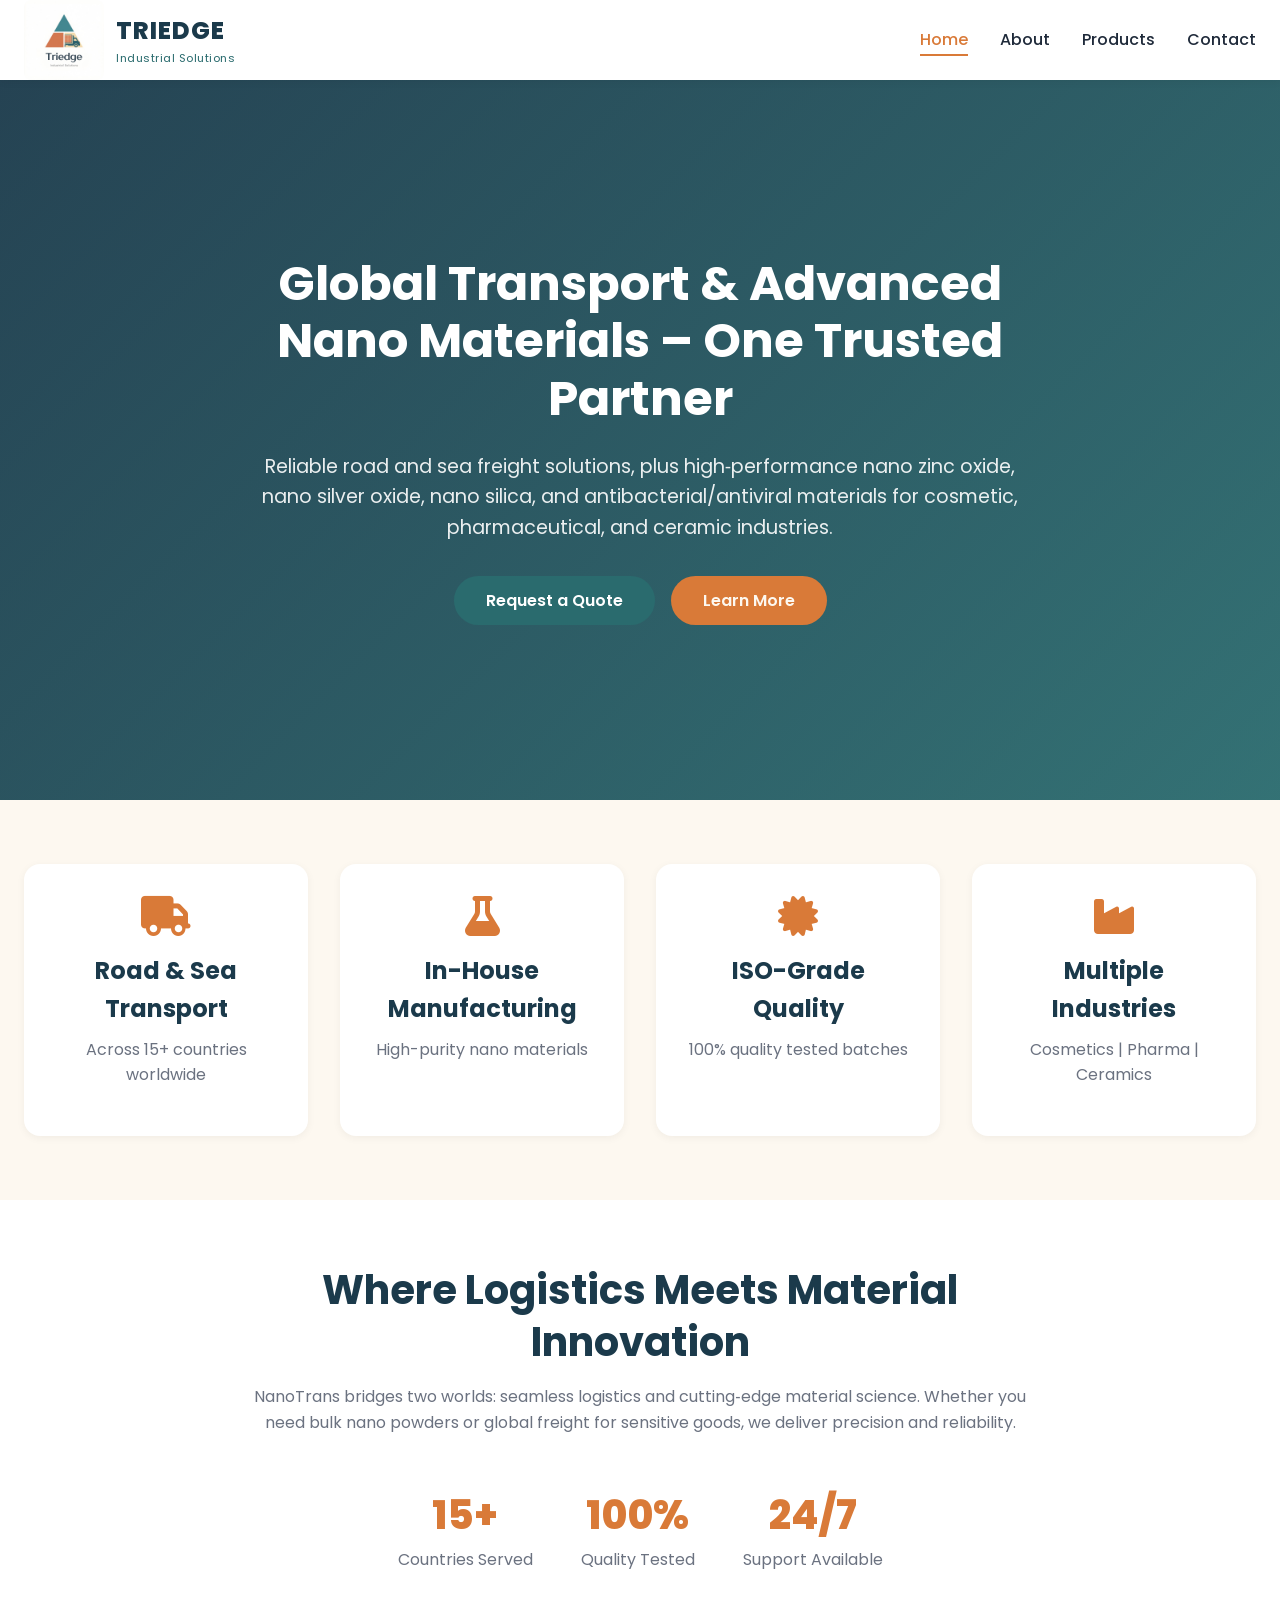
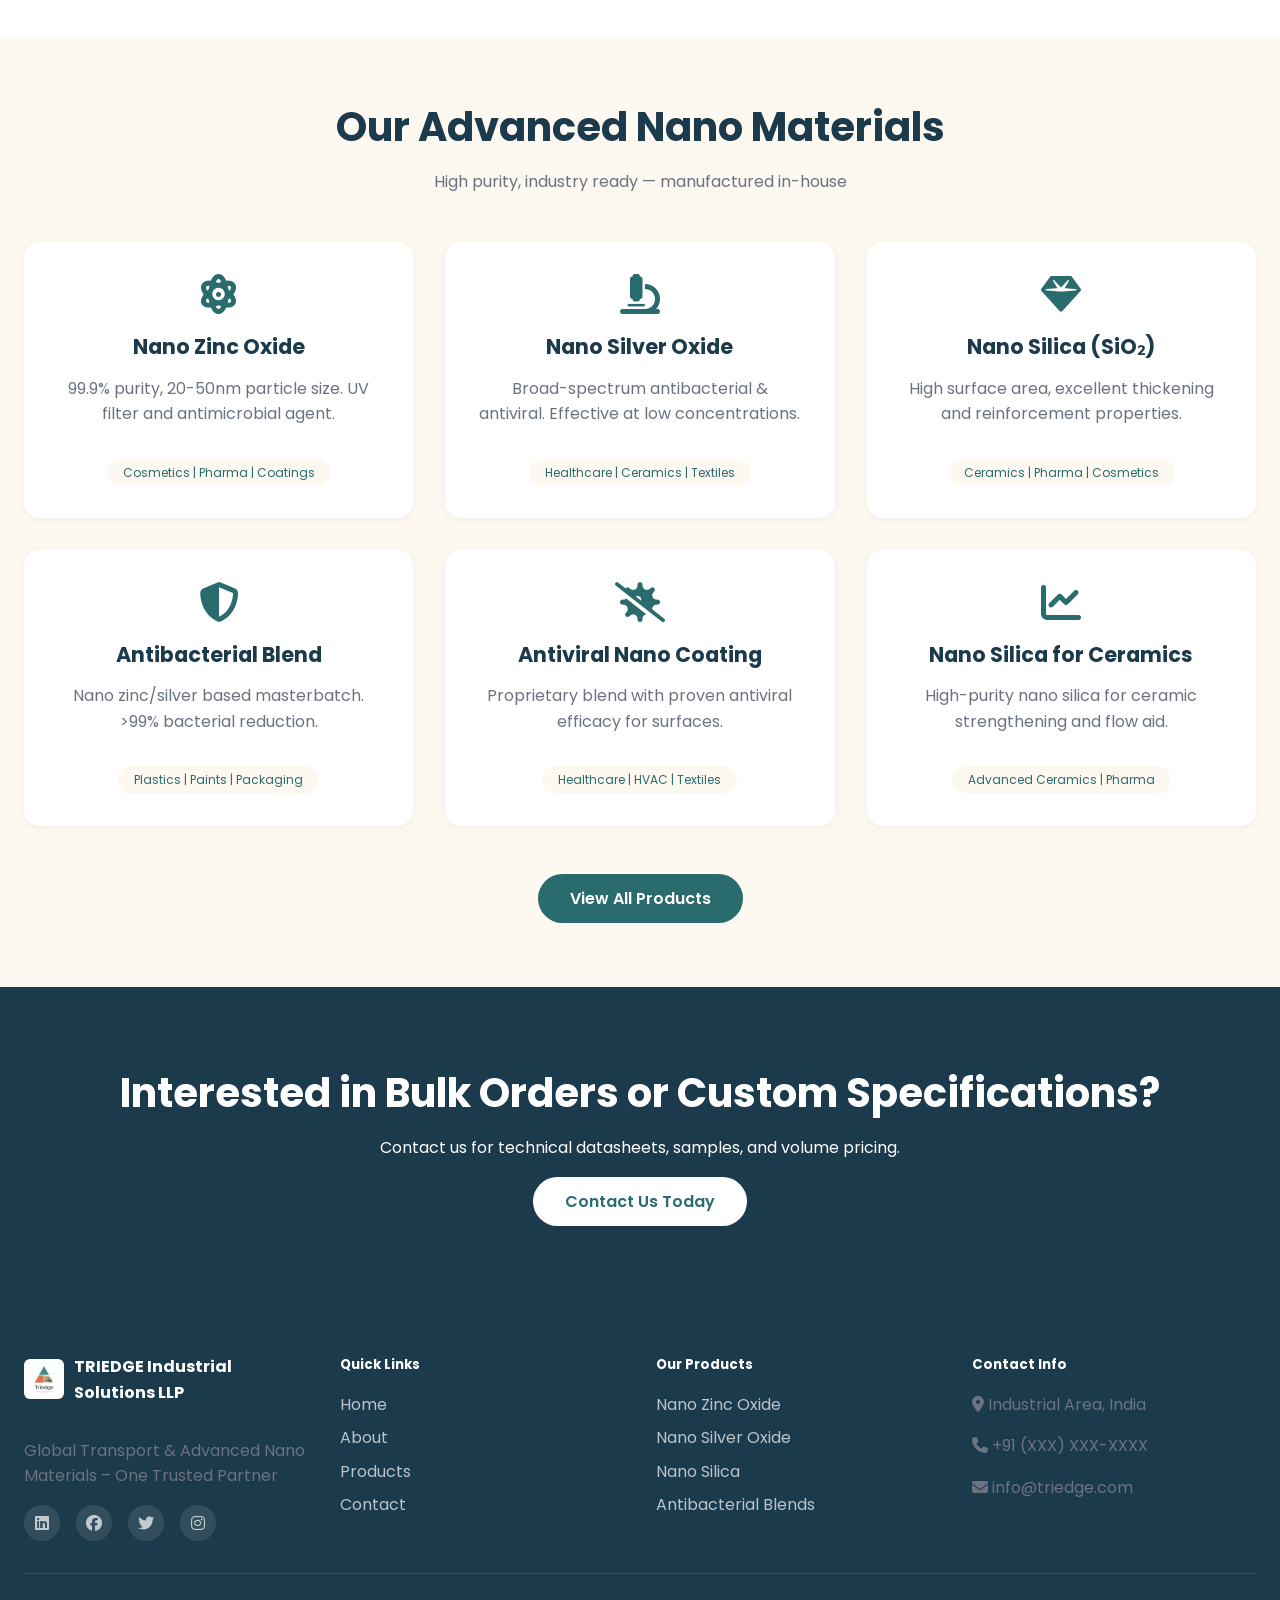
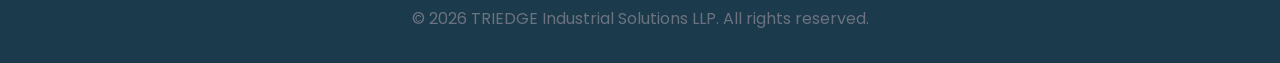
==== commit 236851ec: "update" ====
--- a/index.html
+++ b/index.html
@@ -9,19 +9,22 @@
   <link href="https://cdnjs.cloudflare.com/ajax/libs/font-awesome/6.4.0/css/all.min.css" rel="stylesheet" />
   <link href="https://fonts.googleapis.com/css2?family=Poppins:wght@300;400;600;700;800&display=swap"
     rel="stylesheet" />
+  <link rel="shortcut icon" href="assets/images/image.png" type="image/x-icon">
 </head>
 
 <body>
   <nav class="navbar">
     <div class="nav-container">
-      <div class="nav-logo">
-        <img src="assets/images/logo.jpeg" alt="TRIEDGE Logo" class="logo-img"
-          onerror="this.src='https://via.placeholder.com/50x50?text=T'">
-        <div class="logo-text">
-          <span class="logo-main">TRIEDGE</span>
-          <span class="logo-sub">Industrial Solutions</span>
-        </div>
-      </div>
+      <a href="index.html">
+        <div class="nav-logo">
+          <img src="assets/images/logo.jpeg" alt="TRIEDGE Logo" class="logo-img"
+            onerror="this.src='https://via.placeholder.com/50x50?text=T'">
+          <div class="logo-text">
+            <span class="logo-main">TRIEDGE</span>
+            <span class="logo-sub">Industrial Solutions</span>
+          </div>
+        </div>
+      </a>
       <div class="hamburger" id="hamburger">
         <span></span>
         <span></span>
@@ -29,7 +32,7 @@
       </div>
       <ul class="nav-menu" id="navMenu">
         <li><a href="index.html" class="nav-link active">Home</a></li>
-        <li><a href="about.html" class="nav-link">About</a></li>
+        <li><a href="./about.html" class="nav-link">About</a></li>
         <li><a href="products.html" class="nav-link">Products</a></li>
         <li><a href="contact.html" class="nav-link">Contact</a></li>
       </ul>
--- a/css/style.css
+++ b/css/style.css
@@ -65,6 +65,9 @@
   color: var(--gray-mid);
   margin-bottom: 1rem;
 }
+a{
+  text-decoration: none;
+}
 
 /* Buttons */
 .btn {
@@ -582,7 +585,7 @@
 }
 
 .commitment-item h4 {
-  color: var(--white);
+  color: var(--primary-dark);
 }
 
 .commitment-item p {
@@ -610,6 +613,301 @@
   font-size: 1.5rem;
   font-style: italic;
   color: var(--primary-dark);
+}
+
+/* ===========================
+   FOUNDERS SECTION
+=========================== */
+
+.founders-section {
+  padding: 5rem 0;
+  background: #fff;
+}
+
+.founders-grid {
+  display: grid;
+  grid-template-columns: repeat(2, 1fr);
+  gap: 3rem;
+  margin-top: 2rem;
+}
+
+.founder-card {
+  background: #fff;
+  border-radius: 20px;
+  overflow: hidden;
+  text-align: center;
+  box-shadow: var(--shadow-md);
+  transition: 0.3s;
+}
+
+.founder-card:hover {
+  transform: translateY(-10px);
+}
+
+.founder-card img {
+  width: 100%;
+  height: 400px;
+  object-fit: contain;
+}
+
+.founder-card h3 {
+  margin-top: 1.5rem;
+  color: var(--primary-dark);
+}
+
+.founder-card span {
+  display: inline-block;
+  color: var(--accent-orange);
+  font-weight: 600;
+  margin: 0.5rem 0 1rem;
+}
+
+.founder-card p {
+  padding: 0 1.5rem 2rem;
+  line-height: 1.7;
+}
+
+@media (max-width: 768px) {
+  .founders-grid {
+    grid-template-columns: 1fr;
+  }
+
+  .founder-card img {
+    height: 300px;
+  }
+}
+
+/* ===========================
+   HERO SECTION
+=========================== */
+.hero-content {
+  padding: 40px 0;
+  text-align: center;
+  position: relative;
+  z-index: 2;
+}
+
+.hero-logo {
+  width: 120px;
+  margin-bottom: 1.5rem;
+}
+
+.hero-content h2 {
+  color: var(--accent-orange);
+  margin-top: 1rem;
+  font-weight: 600;
+}
+
+/* ===========================
+   JOURNEY POINTS
+=========================== */
+
+.journey-points {
+  display: grid;
+  grid-template-columns: repeat(3, 1fr);
+  gap: 2rem;
+  margin-top: 3rem;
+}
+
+.point-card {
+  background: white;
+  padding: 2rem;
+  text-align: center;
+  border-radius: 18px;
+  box-shadow: var(--shadow-md);
+  transition: 0.3s;
+}
+
+.point-card:hover {
+  transform: translateY(-8px);
+}
+
+.point-card i {
+  font-size: 2.5rem;
+  color: var(--accent-orange);
+  margin-bottom: 1rem;
+}
+
+/* ===========================
+   SERVICES
+=========================== */
+
+.services-section {
+  padding: 5rem 0;
+  background: var(--cream-bg);
+}
+
+.services-grid {
+  display: grid;
+  grid-template-columns: repeat(2, 1fr);
+  gap: 2rem;
+}
+
+.service-card {
+  background: white;
+  padding: 2.5rem;
+  border-radius: 20px;
+  box-shadow: var(--shadow-md);
+}
+
+.service-card i {
+  font-size: 3rem;
+  color: var(--accent-orange);
+  margin-bottom: 1rem;
+}
+
+.service-card ul {
+  margin-top: 1rem;
+  padding-left: 20px;
+}
+
+.service-card li {
+  margin-bottom: 0.8rem;
+}
+
+/* ===========================
+   GALLERY
+=========================== */
+
+.gallery-section {
+  padding: 5rem 0;
+}
+
+.nano-section {
+  background: var(--cream-bg);
+}
+
+.gallery-grid {
+  display: grid;
+  grid-template-columns: repeat(4, 1fr);
+  gap: 1.5rem;
+}
+
+.gallery-grid img {
+  width: 100%;
+  height: 260px;
+  object-fit: cover;
+  border-radius: 18px;
+  transition: 0.3s;
+}
+
+.gallery-grid img:hover {
+  transform: scale(1.05);
+}
+
+/* ===========================
+   VISION & MISSION
+=========================== */
+
+.vision-mission-section {
+  padding: 5rem 0;
+}
+
+.vision-mission-grid {
+  display: grid;
+  grid-template-columns: repeat(2, 1fr);
+  gap: 2rem;
+}
+
+.vision-card,
+.mission-card {
+  padding: 3rem;
+  border-radius: 24px;
+  text-align: center;
+  box-shadow: var(--shadow-md);
+}
+
+.vision-card {
+  background: linear-gradient(135deg, #0d1b2a, #1b263b);
+  color: white;
+}
+
+.mission-card {
+  background: linear-gradient(135deg, #f97316, #ea580c);
+  color: white;
+}
+
+.vision-card i,
+.mission-card i {
+  font-size: 3rem;
+  margin-bottom: 1rem;
+}
+
+.vision-card h2,
+.mission-card h2 {
+  color: var(--cream-bg);
+  margin-bottom: 1rem;
+}
+
+.vision-card p,
+.mission-card p {
+  color: var(--cream-bg);
+  margin-bottom: 1rem;
+}
+
+/* ===========================
+   CTA SECTION
+=========================== */
+
+.cta-section {
+  padding: 5rem 0;
+  background: var(--primary-dark);
+  color: white;
+  text-align: center;
+}
+
+.cta-section h2 {
+  color: white;
+  margin-bottom: 1rem;
+}
+
+.cta-btn {
+  display: inline-block;
+  margin-top: 2rem;
+  padding: 14px 30px;
+  background: var(--accent-orange);
+  color: white;
+  border-radius: 50px;
+  text-decoration: none;
+  font-weight: 600;
+}
+
+/* ===========================
+   RESPONSIVE
+=========================== */
+
+@media (max-width: 992px) {
+  .founder-grid,
+  .services-grid,
+  .vision-mission-grid,
+  .about-grid {
+    grid-template-columns: 1fr;
+  }
+
+  .gallery-grid {
+    grid-template-columns: repeat(2, 1fr);
+  }
+
+  .journey-points {
+    grid-template-columns: 1fr;
+  }
+}
+
+@media (max-width: 768px) {
+  .gallery-grid {
+    grid-template-columns: 1fr;
+  }
+
+  .hero-logo {
+    width: 90px;
+  }
+
+  .service-card,
+  .vision-card,
+  .mission-card,
+  .point-card {
+    padding: 1.5rem;
+  }
 }
 
 /* Products Page */
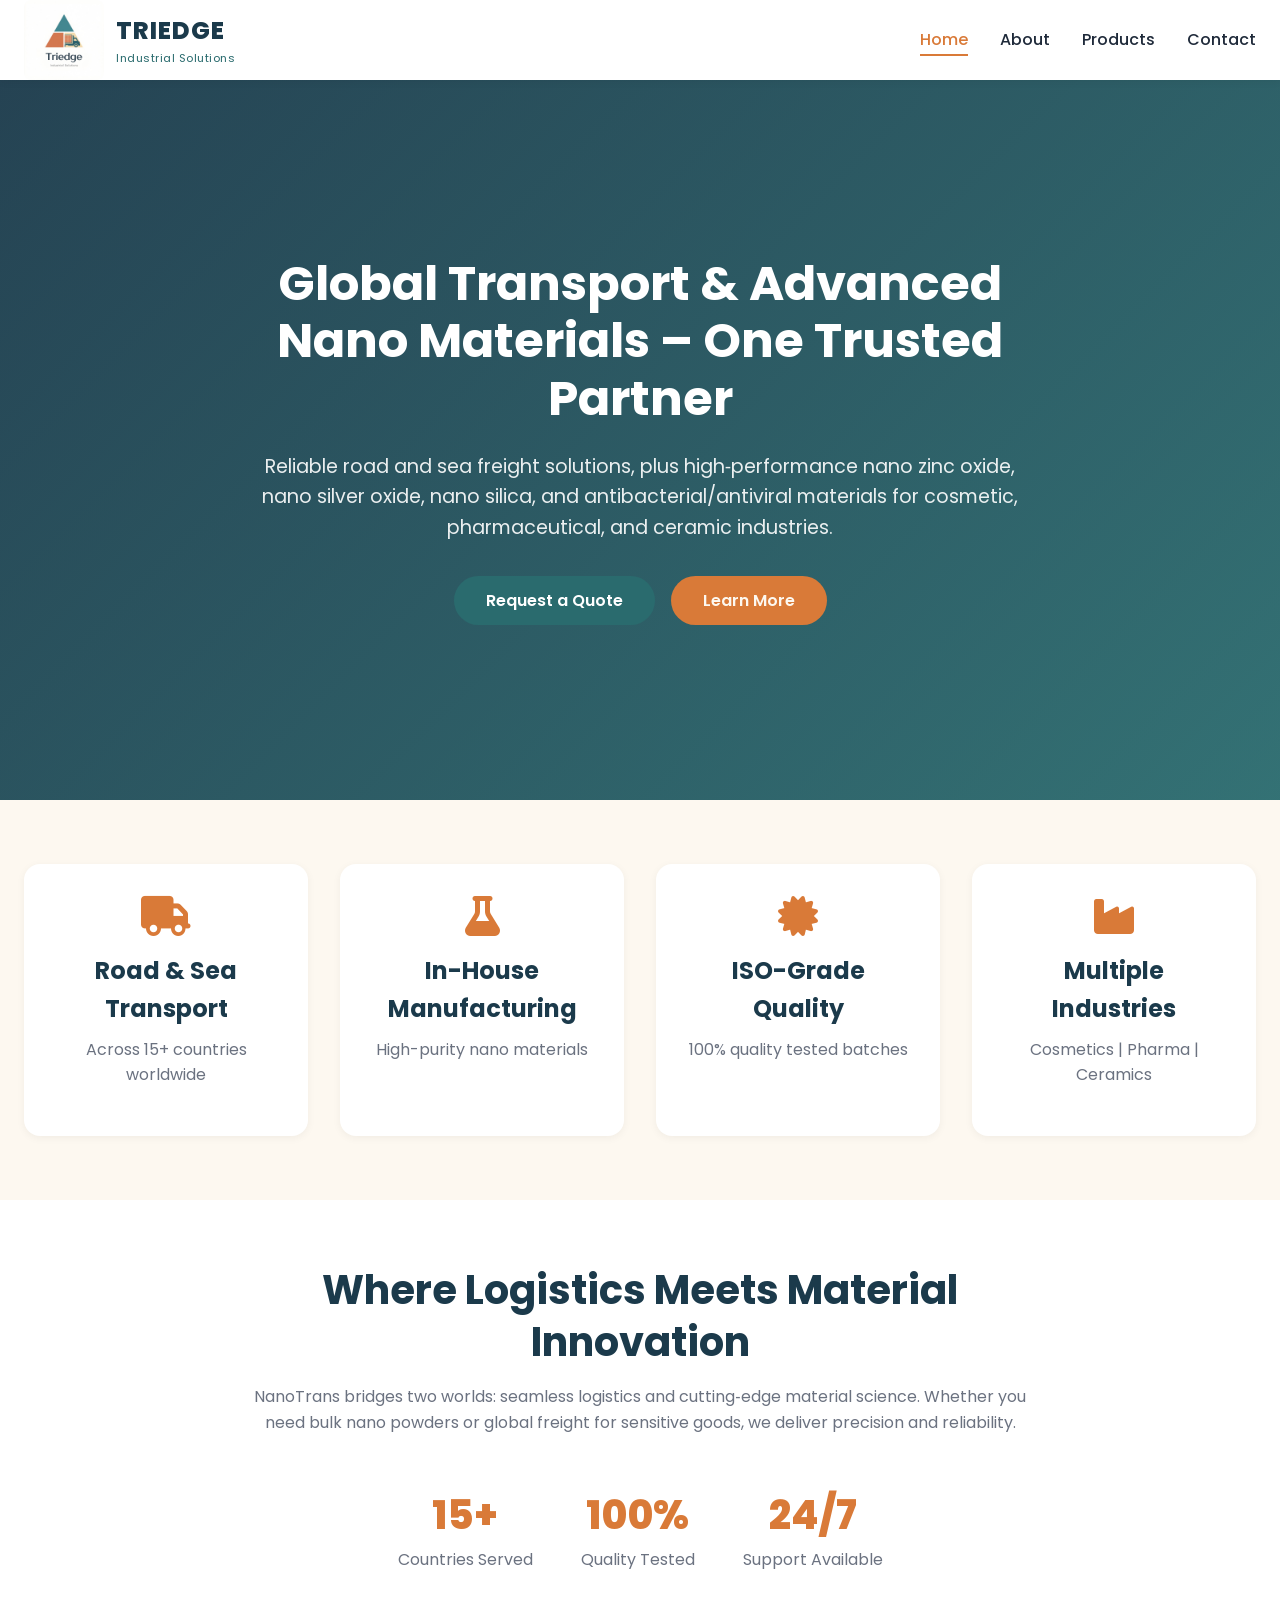
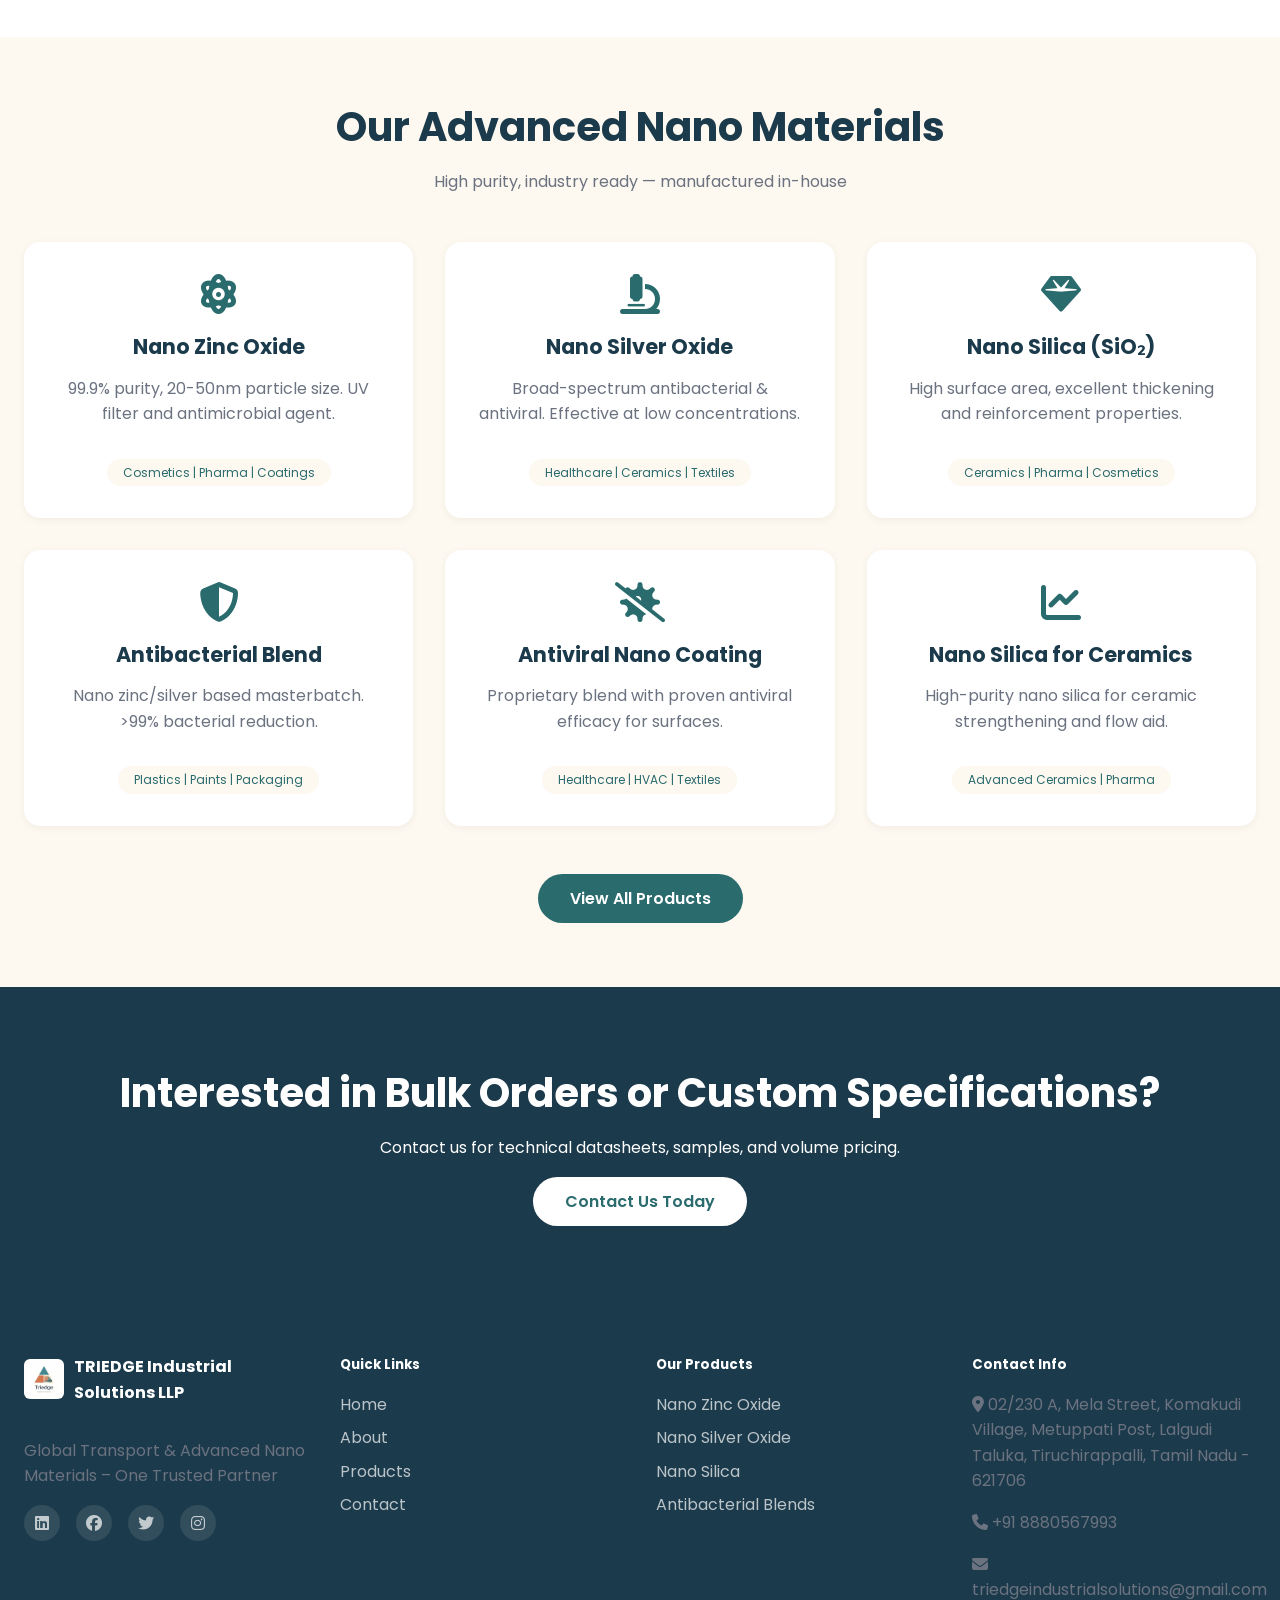
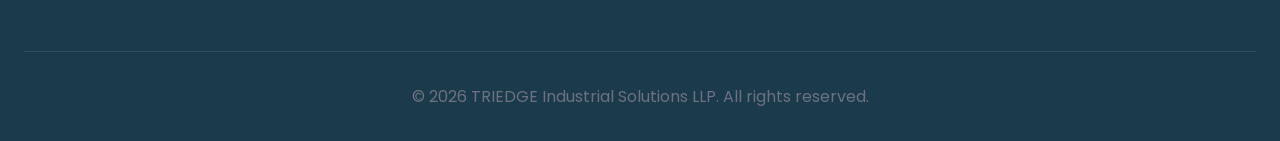
==== commit 63ed3607: "update" ====
--- a/index.html
+++ b/index.html
@@ -204,11 +204,12 @@
           </ul>
         </div>
         <div class="footer-section">
-          <h5>Contact Info</h5>
-          <p><i class="fas fa-map-marker-alt"></i> Industrial Area, India</p>
-          <p><i class="fas fa-phone"></i> +91 (XXX) XXX-XXXX</p>
-          <p><i class="fas fa-envelope"></i> info@triedge.com</p>
-        </div>
+                    <h5>Contact Info</h5>
+                    <p><i class="fas fa-map-marker-alt"></i> 02/230 A, Mela Street, Komakudi Village, Metuppati Post,
+                        Lalgudi Taluka, Tiruchirappalli, Tamil Nadu - 621706</p>
+                    <p><i class="fas fa-phone"></i> +91 8880567993</p>
+                    <p><i class="fas fa-envelope"></i> triedgeindustrialsolutions@gmail.com</p>
+                </div>
       </div>
       <div class="footer-bottom">
         <p>&copy; 2026 TRIEDGE Industrial Solutions LLP. All rights reserved.</p>
